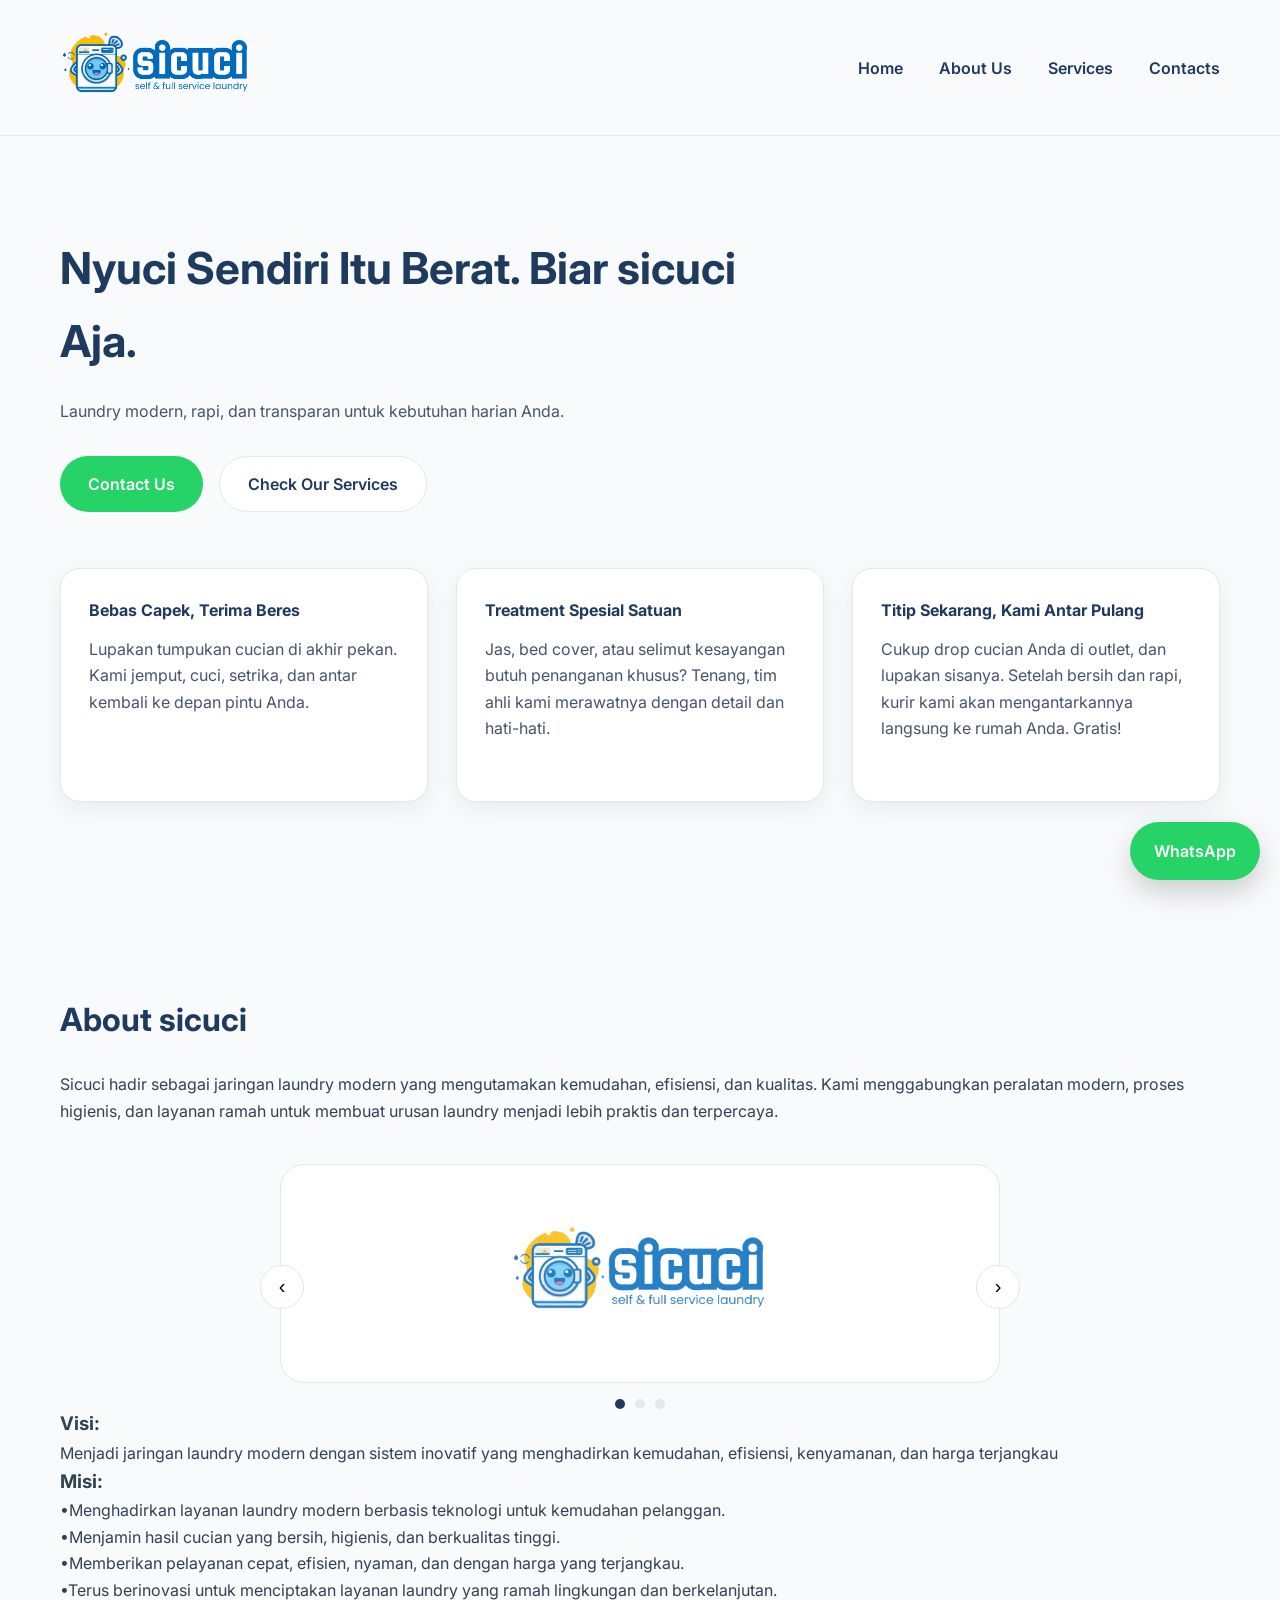
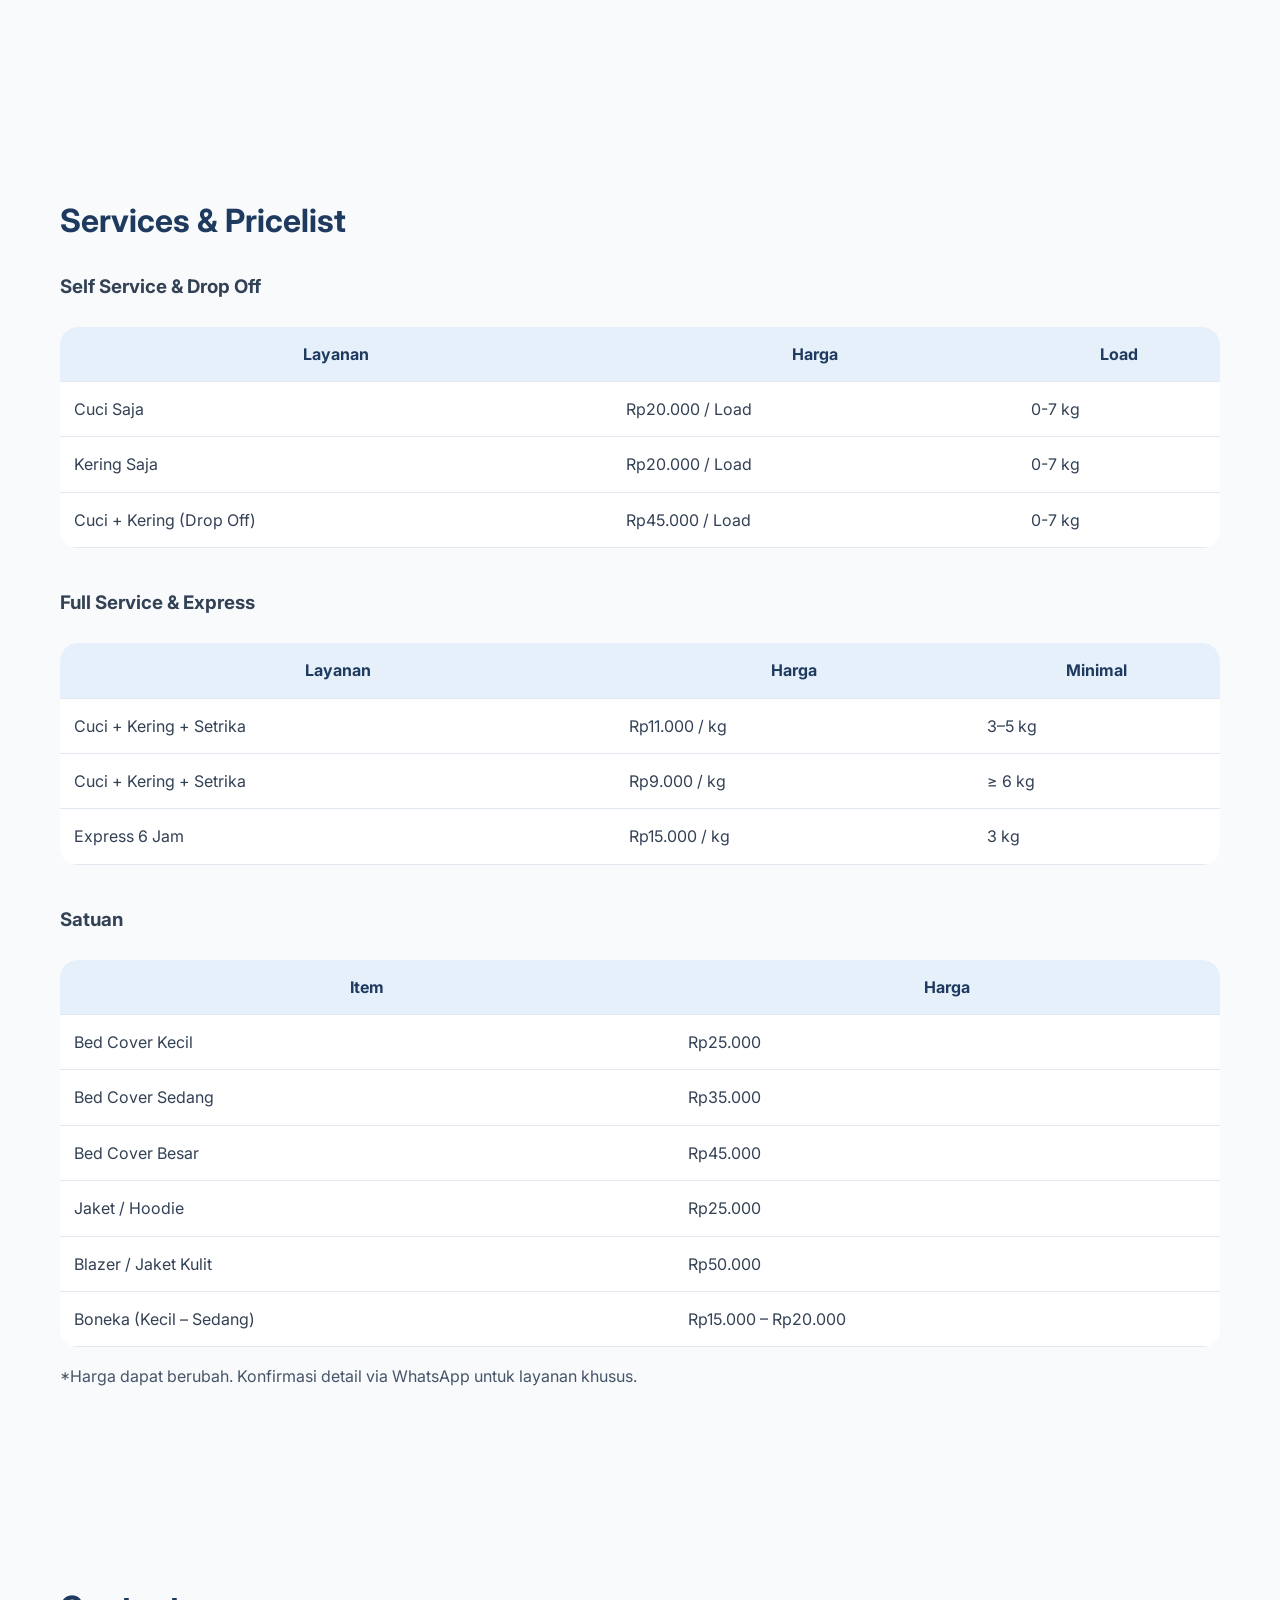
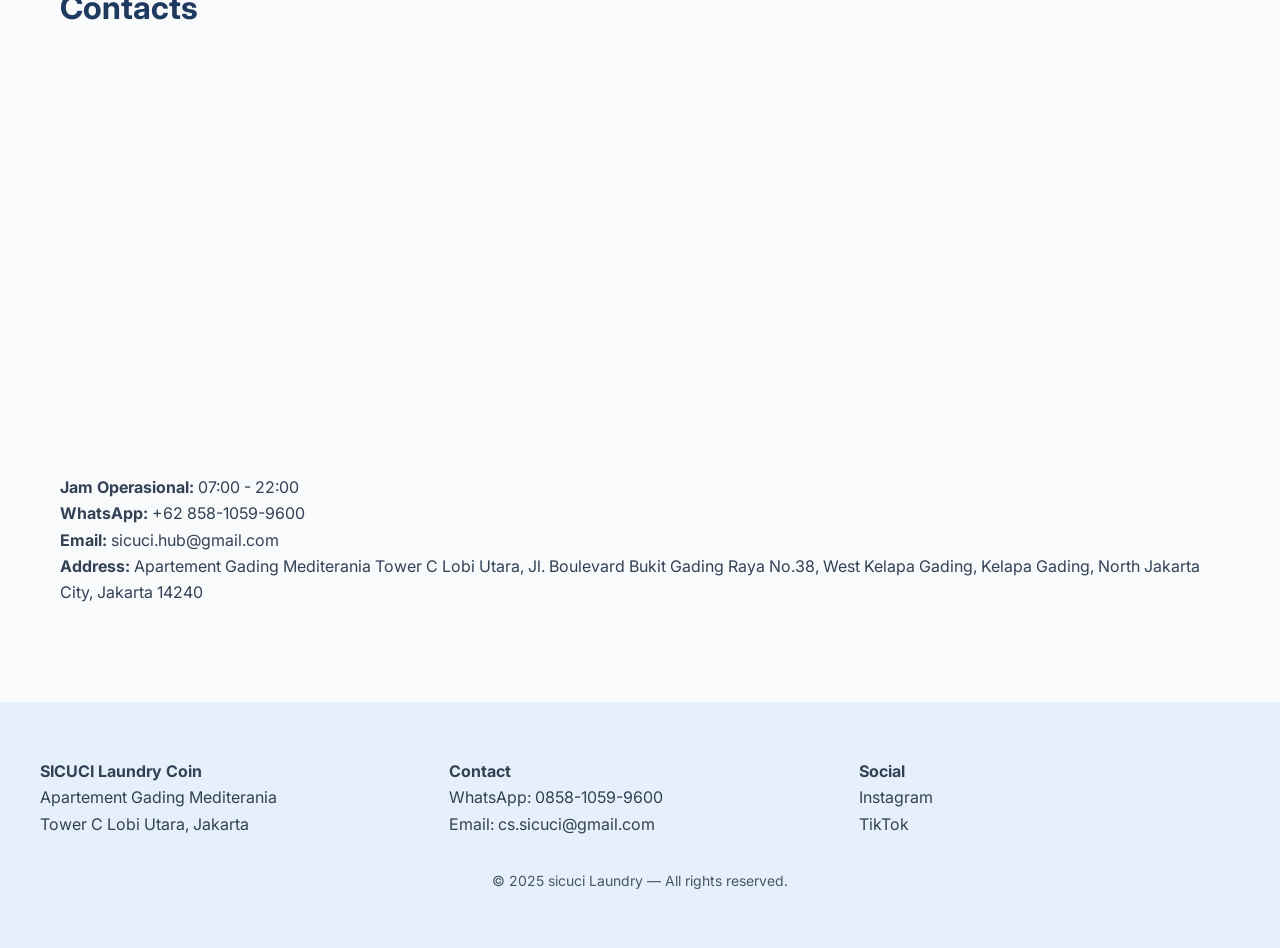
==== aa.html @ 0eccef3f "Rename aa to aa.html" ====
<!DOCTYPE html>
<html lang="id">
<head>
<meta charset="UTF-8">
<meta name="viewport" content="width=device-width, initial-scale=1.0">
<title>sicuci laundry</title>

<link rel="preconnect" href="https://fonts.googleapis.com">
<link rel="preconnect" href="https://fonts.gstatic.com" crossorigin>
<link href="https://fonts.googleapis.com/css2?family=Inter:wght@400;600;700&display=swap" rel="stylesheet">

<style>
:root{
  --bg:#F8FAFC;
  --primary:#1F3A5F;
  --secondary:#E6F0FA;
  --cta:#25D366;
  --text:#334155;
  --muted:#475569;
  --divider:#E2E8F0;
}

*{margin:0;padding:0;box-sizing:border-box}
html{scroll-behavior:smooth}
body{
  font-family:Inter,sans-serif;
  background:var(--bg);
  color:var(--text);
  line-height:1.65;
}

a{text-decoration:none;color:inherit}

/* ================= HEADER ================= */
header{
  position:sticky;
  top:0;
  background:rgba(248,250,252,.9);
  backdrop-filter:blur(6px);
  border-bottom:1px solid var(--divider);
  z-index:1000;
}

.nav{
  max-width:1200px;
  margin:auto;
  padding:16px 20px;
  display:flex;
  align-items:center;
  justify-content:space-between;
}

.logo img{height:96px}

.nav ul{
  list-style:none;
  display:flex;
  gap:36px;
  font-weight:600;
  color:var(--primary);
}

.nav ul li a{
  position:relative;
  padding-bottom:4px;
}

.nav ul li a::after{
  content:'';
  position:absolute;
  left:0;
  bottom:0;
  width:0;
  height:2px;
  background:var(--primary);
  transition:.2s ease;
}

.nav ul li a:hover::after{width:100%}

.menu-toggle{display:none;font-size:26px;cursor:pointer}

/* ================= MOBILE MENU ================= */
.mobile-menu{
  display:none;
  position:absolute;
  top:120px;
  right:20px;
  background:#fff;
  border-radius:18px;
  padding:20px;
  box-shadow:0 20px 48px rgba(0,0,0,.18);
}

.mobile-menu a{
  display:block;
  padding:14px 8px;
  font-weight:600;
  color:var(--primary);
}

/* ================= SECTIONS ================= */
section{
  max-width:1200px;
  margin:auto;
  padding:96px 20px;
}

section h2{
  color:var(--primary);
  font-size:32px;
  margin-bottom:24px;
}

/* ================= HERO ================= */
.hero h1{
  font-size:44px;
  font-weight:700;
  color:var(--primary);
  max-width:720px;
  margin-bottom:20px;
}

.hero p{
  max-width:560px;
  color:var(--muted);
  margin-bottom:32px;
}

/* ================= BUTTON ================= */
.btn{
  display:inline-flex;
  align-items:center;
  background:var(--cta);
  color:#fff;
  padding:14px 28px;
  border-radius:999px;
  font-weight:600;
  transition:.15s ease;
}

.btn.secondary{
  background:#fff;
  color:var(--primary);
  border:1px solid var(--divider);
}

.btn:hover{
  transform:translateY(-1px);
  box-shadow:0 12px 26px rgba(0,0,0,.18);
}

/* ================= CARDS ================= */
.cards{
  display:grid;
  grid-template-columns:repeat(auto-fit,minmax(260px,1fr));
  gap:28px;
  margin-top:56px;
}

.card{
  background:#fff;
  padding:28px;
  border-radius:20px;
  border:1px solid var(--divider);
  box-shadow:0 8px 24px rgba(15,23,42,.06);
}

.card h4{color:var(--primary);margin-bottom:12px}

/* ================= SLIDER ================= */
.slider{
  max-width:720px;
  margin:40px auto 0;
  position:relative;
}

.slide{
  display:none;
  background:#fff;
  padding:40px;
  border-radius:24px;
  border:1px solid var(--divider);
  text-align:center;
}

.slide img{
  max-width:260px;
  opacity:.85;
}

.slide.active{display:block}

.slider-btn{
  position:absolute;
  top:50%;
  transform:translateY(-50%);
  background:#fff;
  border:1px solid var(--divider);
  border-radius:50%;
  width:44px;
  height:44px;
  cursor:pointer;
  font-size:20px;
}

.prev{left:-20px}
.next{right:-20px}

.dots{
  display:flex;
  justify-content:center;
  gap:10px;
  margin-top:16px;
}

.dot{
  width:10px;
  height:10px;
  border-radius:50%;
  background:var(--divider);
  cursor:pointer;
}

.dot.active{background:var(--primary)}

/* ================= TABLE ================= */
table{
  width:100%;
  border-collapse:collapse;
  margin-top:24px;
  background:#fff;
  border-radius:18px;
  overflow:hidden;
}

th,td{
  padding:14px;
  border-bottom:1px solid var(--divider);
}

th{
  background:var(--secondary);
  color:var(--primary);
}

/* ================= MAP ================= */
iframe{
  width:100%;
  height:360px;
  border:0;
  border-radius:24px;
  margin:24px 0;
}

/* ================= FOOTER ================= */
footer{
  background:var(--secondary);
  padding:56px 20px;
}

.footer-inner{
  max-width:1200px;
  margin:auto;
  display:grid;
  grid-template-columns:repeat(auto-fit,minmax(220px,1fr));
  gap:28px;
}

.footer-bottom{
  margin-top:32px;
  text-align:center;
  color:var(--muted);
  font-size:14px;
}

/* ================= FLOATING WA ================= */
.floating-wa{
  position:fixed;
  right:20px;
  bottom:20px;
  background:var(--cta);
  color:#fff;
  padding:16px 24px;
  border-radius:999px;
  font-weight:600;
box-shadow:0 12px 28px rgba(0,0,0,.18);
  transition:transform .15s ease,box-shadow .15s ease
}
.floating-wa:hover{transform:translateY(-2px);box-shadow:0 16px 32px rgba(0,0,0,.22)}
}

/* ================= MOBILE ================= */
@media(max-width:768px){
  .nav ul{display:none}
  .menu-toggle{display:block}
  .logo img{height:72px}
  section{padding:72px 20px}
  .prev{left:0}
  .next{right:0}
}
</style>
</head>

<body>

<header>
  <div class="nav">
    <div class="logo"><img src="LogoHeader - SICUCI.png" alt="sicuci"></div>
    <ul>
      <li><a href="#home">Home</a></li>
      <li><a href="#about">About Us</a></li>
      <li><a href="#services">Services</a></li>
      <li><a href="#contact">Contacts</a></li>
    </ul>
    <div class="menu-toggle">☰</div>
  </div>
</header>

<!-- ================= HOME ================= -->
<section id="home" class="hero">
  <h1>Nyuci Sendiri Itu Berat. Biar sicuci Aja.</h1>
  <p>Laundry modern, rapi, dan transparan untuk kebutuhan harian Anda.</p>

  <div style="display:flex;gap:16px">
    <a class="btn" href="#contact">Contact Us</a>
    <a class="btn secondary" href="#services">Check Our Services</a>
  </div>

  <div class="cards">
    <div class="card"><h4>Bebas Capek, Terima Beres</h4><p>Lupakan tumpukan cucian di akhir pekan. Kami jemput, cuci, setrika, dan antar kembali ke depan pintu Anda.</p></div>
    <div class="card"><h4>Treatment Spesial Satuan</h4><p>Jas, bed cover, atau selimut kesayangan butuh penanganan khusus? Tenang, tim ahli kami merawatnya dengan detail dan hati-hati.</p></div>
    <div class="card"><h4>Titip Sekarang, Kami Antar Pulang</h4><p>Cukup drop cucian Anda di outlet, dan lupakan sisanya. Setelah bersih dan rapi, kurir kami akan mengantarkannya langsung ke rumah Anda. Gratis!</p></div>
  </div>
</section>

<!-- ================= ABOUT ================= -->
<section id="about">
  <h2>About sicuci</h2>
  <p>Sicuci hadir sebagai jaringan laundry modern yang mengutamakan kemudahan, efisiensi, dan kualitas. Kami menggabungkan peralatan modern, proses higienis, dan layanan ramah untuk membuat urusan laundry menjadi lebih praktis dan terpercaya.</p>

  <div class="slider">
    <div class="slide active"><img src="LogoHeader - SICUCI.png"></div>
    <div class="slide"><img src="LogoHeader - SICUCI.png"></div>
    <div class="slide"><img src="LogoHeader - SICUCI.png"></div>

    <button class="slider-btn prev">‹</button>
    <button class="slider-btn next">›</button>

    <div class="dots">
      <div class="dot active"></div>
      <div class="dot"></div>
      <div class="dot"></div>
    </div>
  </div>

<h3>Visi:</h3>
<p>Menjadi jaringan laundry modern dengan sistem inovatif yang menghadirkan kemudahan, efisiensi, kenyamanan, dan harga terjangkau</p>

<h3>Misi:</h3>
<p>•Menghadirkan layanan laundry modern berbasis teknologi untuk kemudahan pelanggan.</br>
•Menjamin hasil cucian yang bersih, higienis, dan berkualitas tinggi.</br>
•Memberikan pelayanan cepat, efisien, nyaman, dan dengan harga yang terjangkau.</br>
•Terus berinovasi untuk menciptakan layanan laundry yang ramah lingkungan dan berkelanjutan.
</p>

</section>

<!-- ================= SERVICES ================= -->
<section id="services">
  <h2>Services & Pricelist</h2>

  <h3>Self Service & Drop Off</h3>
  <table>
    <tr><th>Layanan</th><th>Harga</th><th>Load</th></tr>
    <tr><td>Cuci Saja</td><td>Rp20.000 / Load</td><td>0-7 kg</td></tr>
    <tr><td>Kering Saja</td><td>Rp20.000 / Load</td><td>0-7 kg</td></tr>
    <tr><td>Cuci + Kering (Drop Off)</td><td>Rp45.000 / Load</td><td>0-7 kg</td></tr>
  </table>

  <h3 style="margin-top:40px">Full Service & Express</h3>
  <table>
    <tr><th>Layanan</th><th>Harga</th><th>Minimal</th></tr>
    <tr><td>Cuci + Kering + Setrika</td><td>Rp11.000 / kg</td><td>3–5 kg</td></tr>
    <tr><td>Cuci + Kering + Setrika</td><td>Rp9.000 / kg</td><td>≥ 6 kg</td></tr>
    <tr><td>Express 6 Jam</td><td>Rp15.000 / kg</td><td>3 kg</td></tr>
  </table>

  <h3 style="margin-top:40px">Satuan</h3>
  <table>
    <tr><th>Item</th><th>Harga</th></tr>
    <tr><td>Bed Cover Kecil</td><td>Rp25.000</td></tr>
    <tr><td>Bed Cover Sedang</td><td>Rp35.000</td></tr>
    <tr><td>Bed Cover Besar</td><td>Rp45.000</td></tr>
    <tr><td>Jaket / Hoodie</td><td>Rp25.000</td></tr>
    <tr><td>Blazer / Jaket Kulit</td><td>Rp50.000</td></tr>
    <tr><td>Boneka (Kecil – Sedang)</td><td>Rp15.000 – Rp20.000</td></tr>
  </table>

  <p style="margin-top:16px;color:var(--muted)">
    *Harga dapat berubah. Konfirmasi detail via WhatsApp untuk layanan khusus.
  </p>
</section>

<!-- ================= CONTACT ================= -->
<section id="contact">
  <h2>Contacts</h2>

  <iframe 
    src="https://www.google.com/maps?q=-6.1618452,106.8934643&output=embed"
    loading="lazy">
  </iframe>

  <p><strong>Jam Operasional:</strong> 07:00 - 22:00</p>
<p><strong>WhatsApp:</strong> +62 858-1059-9600</p>
  <p><strong>Email:</strong> sicuci.hub@gmail.com</p>
  <p><strong>Address:</strong> Apartement Gading Mediterania Tower C Lobi Utara, Jl. Boulevard Bukit Gading Raya No.38, West Kelapa Gading, Kelapa Gading, North Jakarta City, Jakarta 14240</p>
</section>

<footer>
<div class="footer-inner">
    <div>
      <strong>SICUCI Laundry Coin</strong><br>
      Apartement Gading Mediterania<br>
      Tower C Lobi Utara, Jakarta
    </div>
    <div>
      <strong>Contact</strong><br>
      WhatsApp: 0858-1059-9600<br>
      Email: cs.sicuci@gmail.com
    </div>
    <div>
      <strong>Social</strong><br>
      <a href="https://www.instagram.com/sicuci.hub/">Instagram</a><br>
      <a href="https://www.tiktok.com/@sicuci.hub">TikTok</a>
    </div>
  </div>
  <div class="footer-bottom">
    © 2025 sicuci Laundry — All rights reserved.
  </div>
</footer>

<a class="floating-wa" href="https://wa.me/6285810599600">WhatsApp</a>

<script>
const slides=document.querySelectorAll('.slide');
const dots=document.querySelectorAll('.dot');
let index=0;

function showSlide(i){
  slides.forEach(s=>s.classList.remove('active'));
  dots.forEach(d=>d.classList.remove('active'));
  slides[i].classList.add('active');
  dots[i].classList.add('active');
  index=i;
}

document.querySelector('.next').onclick=()=>showSlide((index+1)%slides.length);
document.querySelector('.prev').onclick=()=>showSlide((index-1+slides.length)%slides.length);
dots.forEach((d,i)=>d.onclick=()=>showSlide(i));
setInterval(()=>showSlide((index+1)%slides.length),5000);
</script>

</body>
</html>
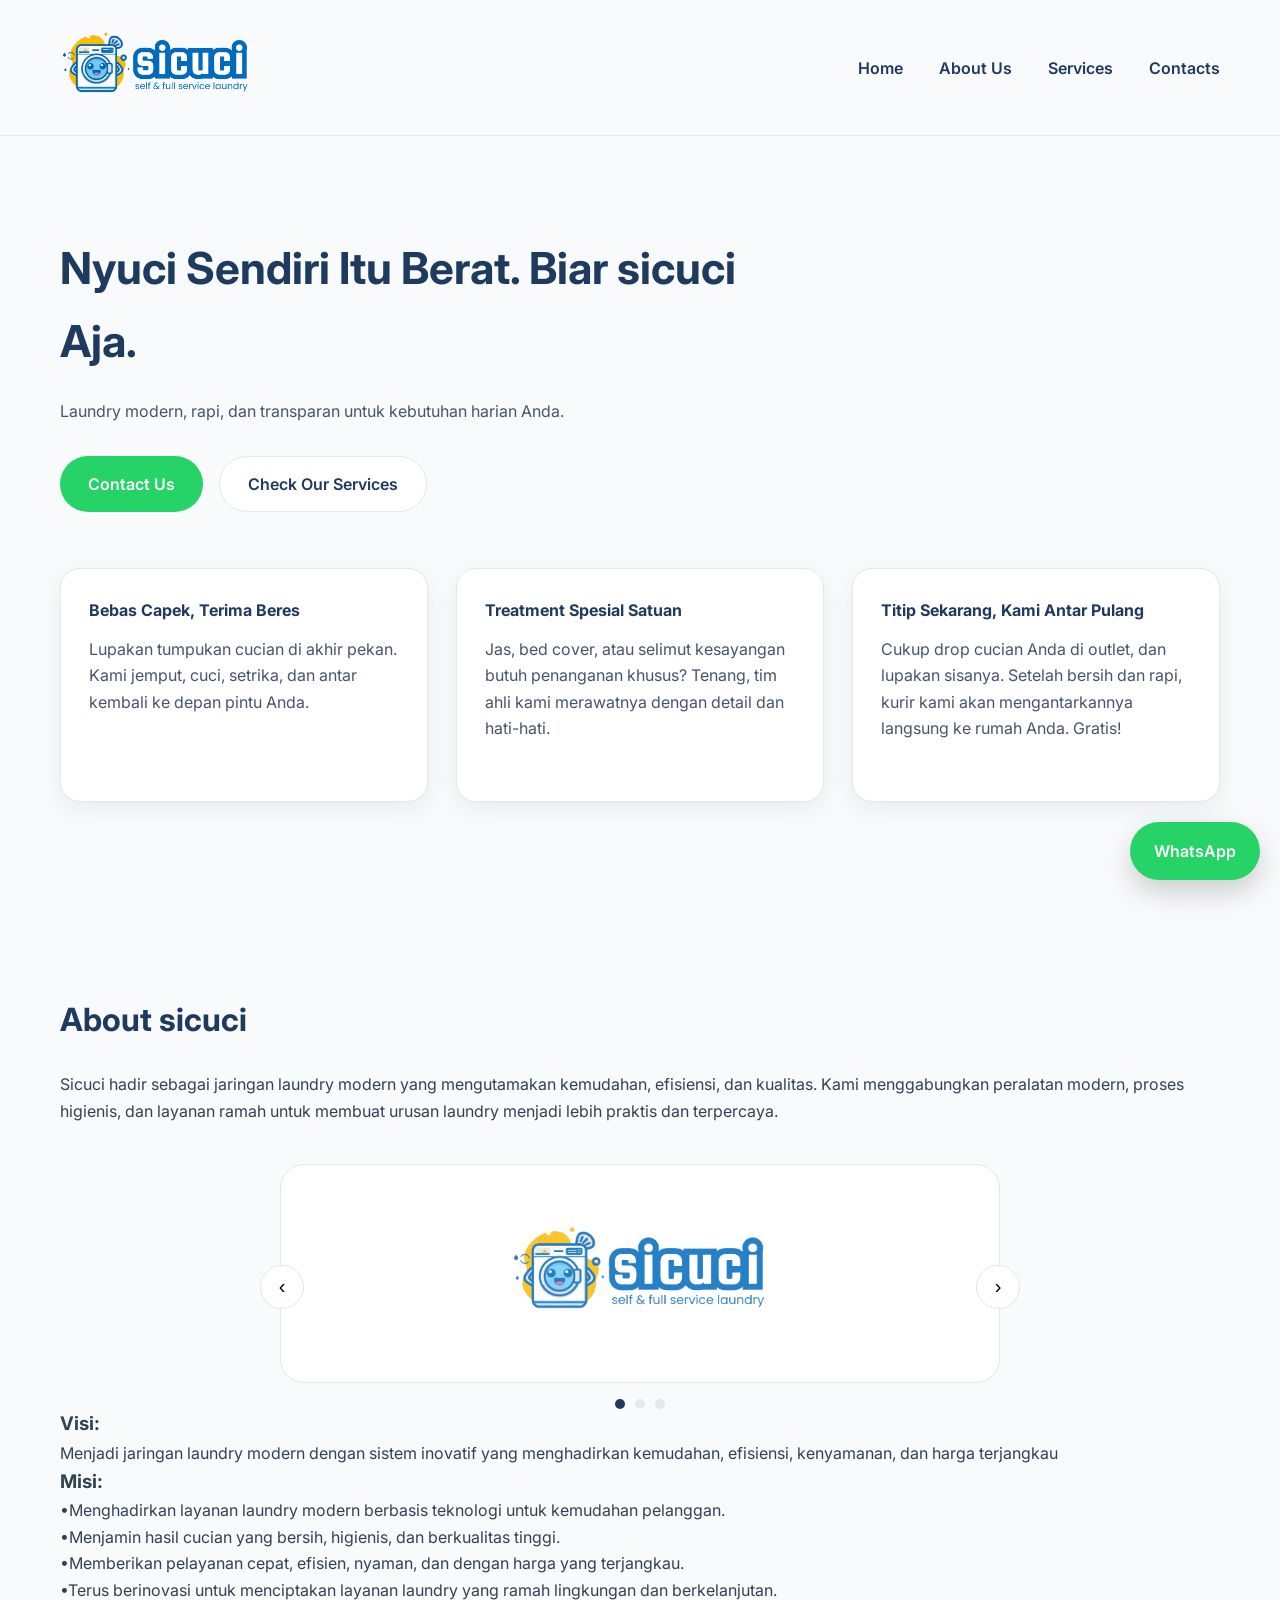
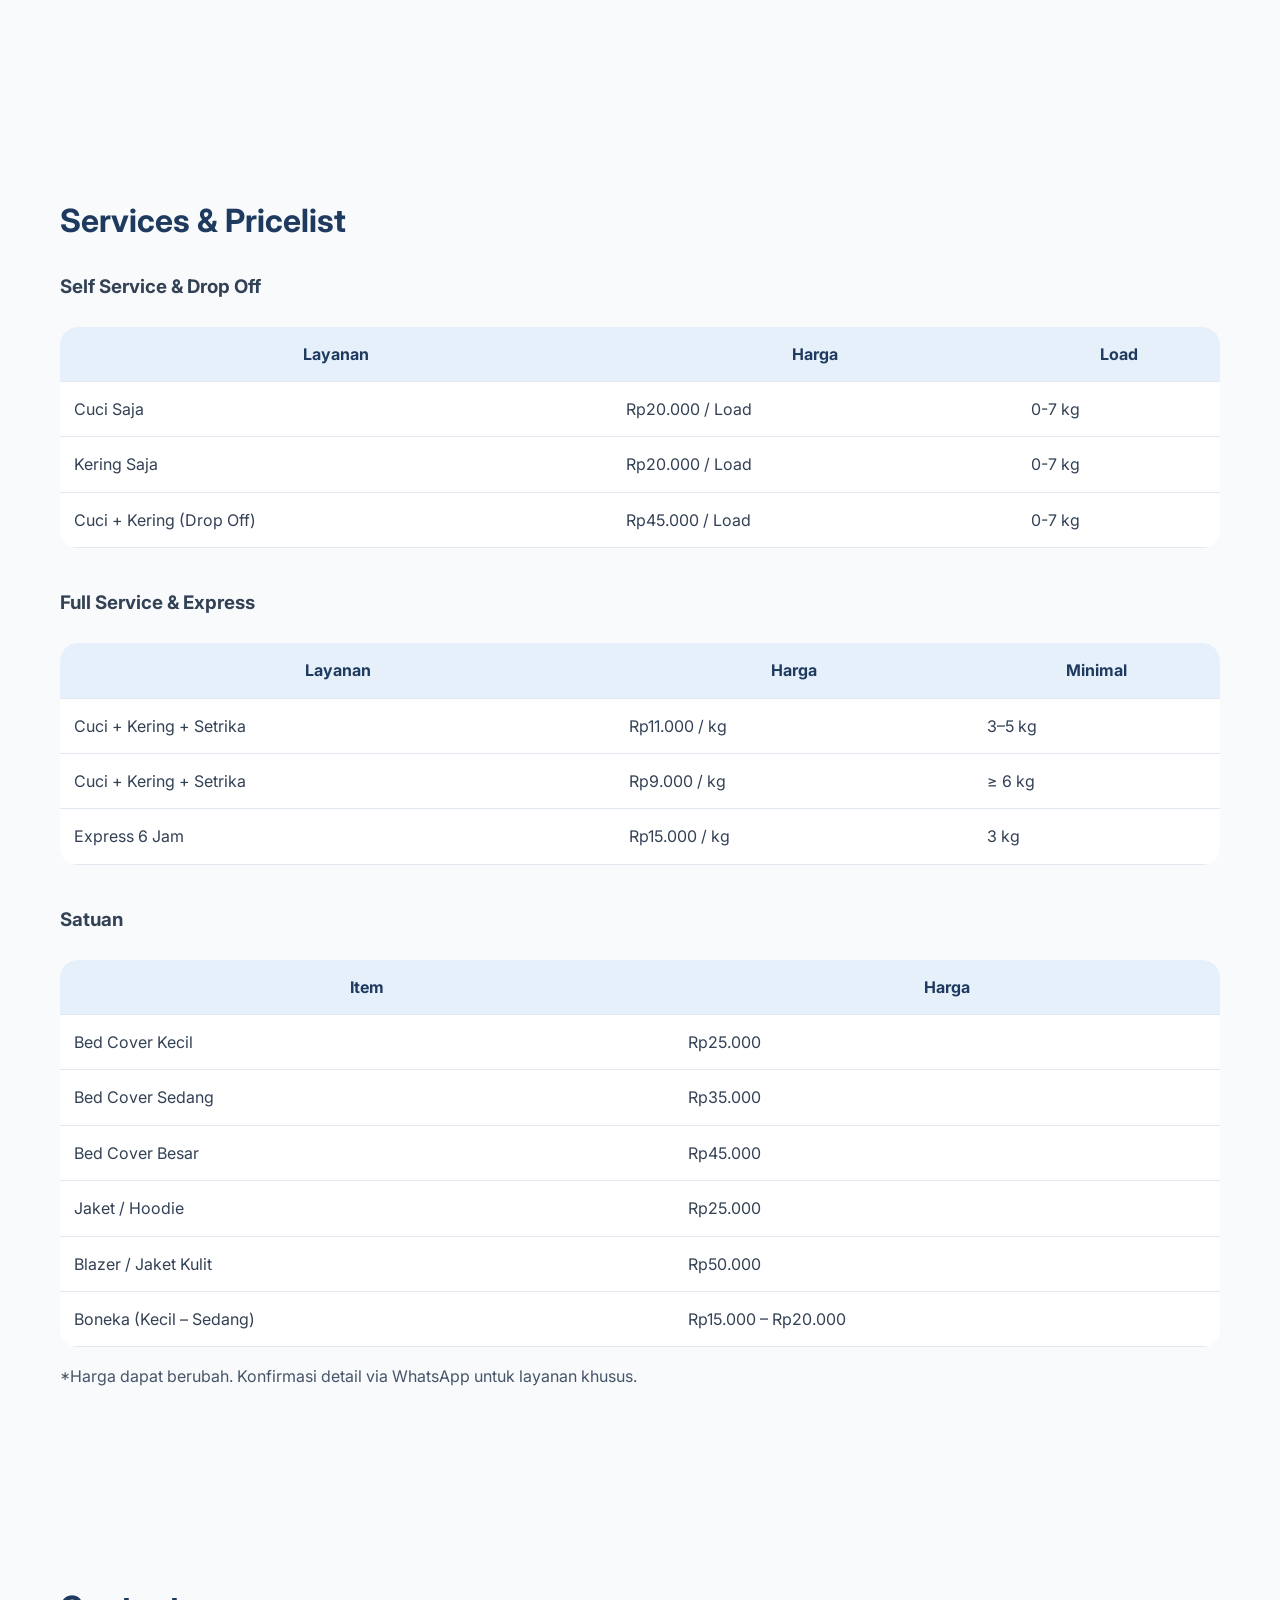
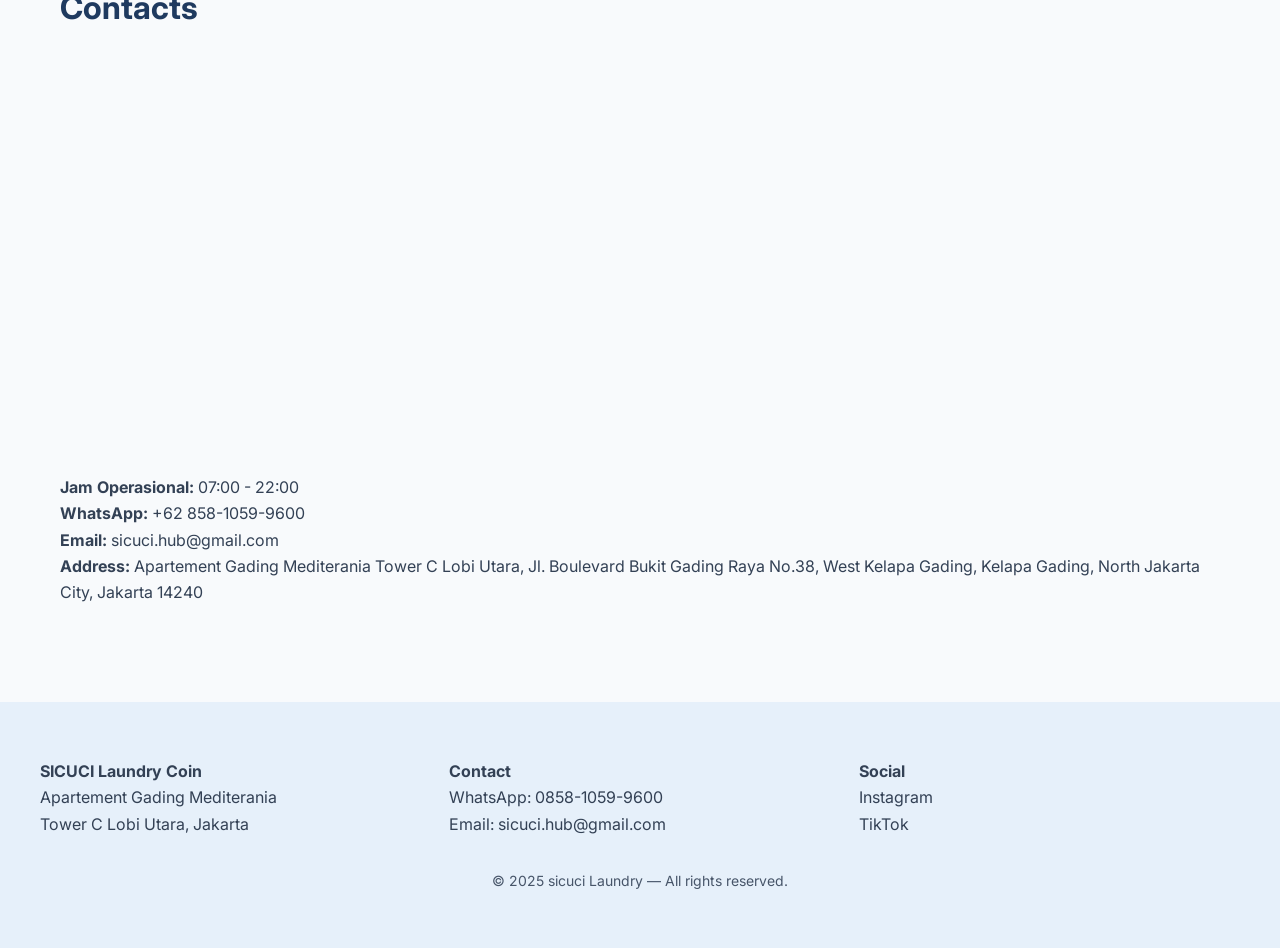
==== commit 138687b5: "Update aa.html" ====
--- a/aa.html
+++ b/aa.html
@@ -427,7 +427,7 @@
     <div>
       <strong>Contact</strong><br>
       WhatsApp: 0858-1059-9600<br>
-      Email: cs.sicuci@gmail.com
+      Email: sicuci.hub@gmail.com
     </div>
     <div>
       <strong>Social</strong><br>
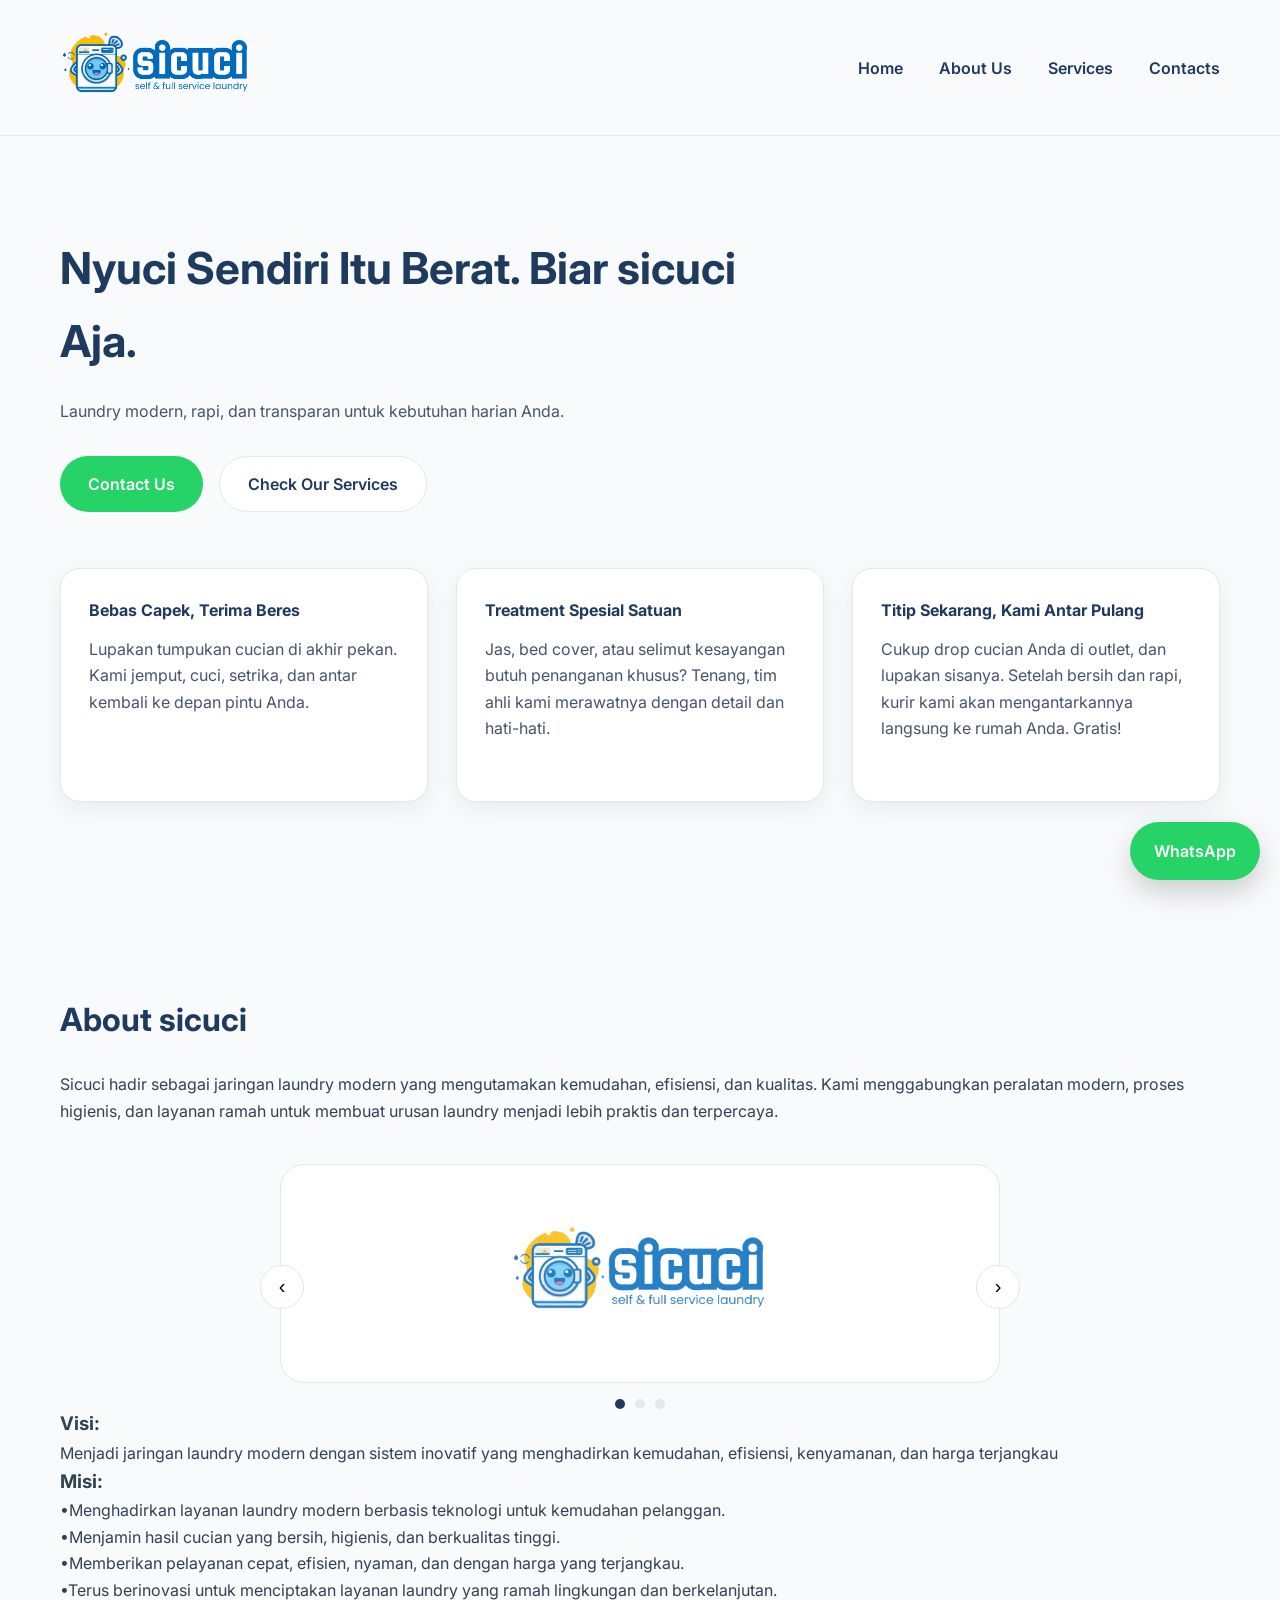
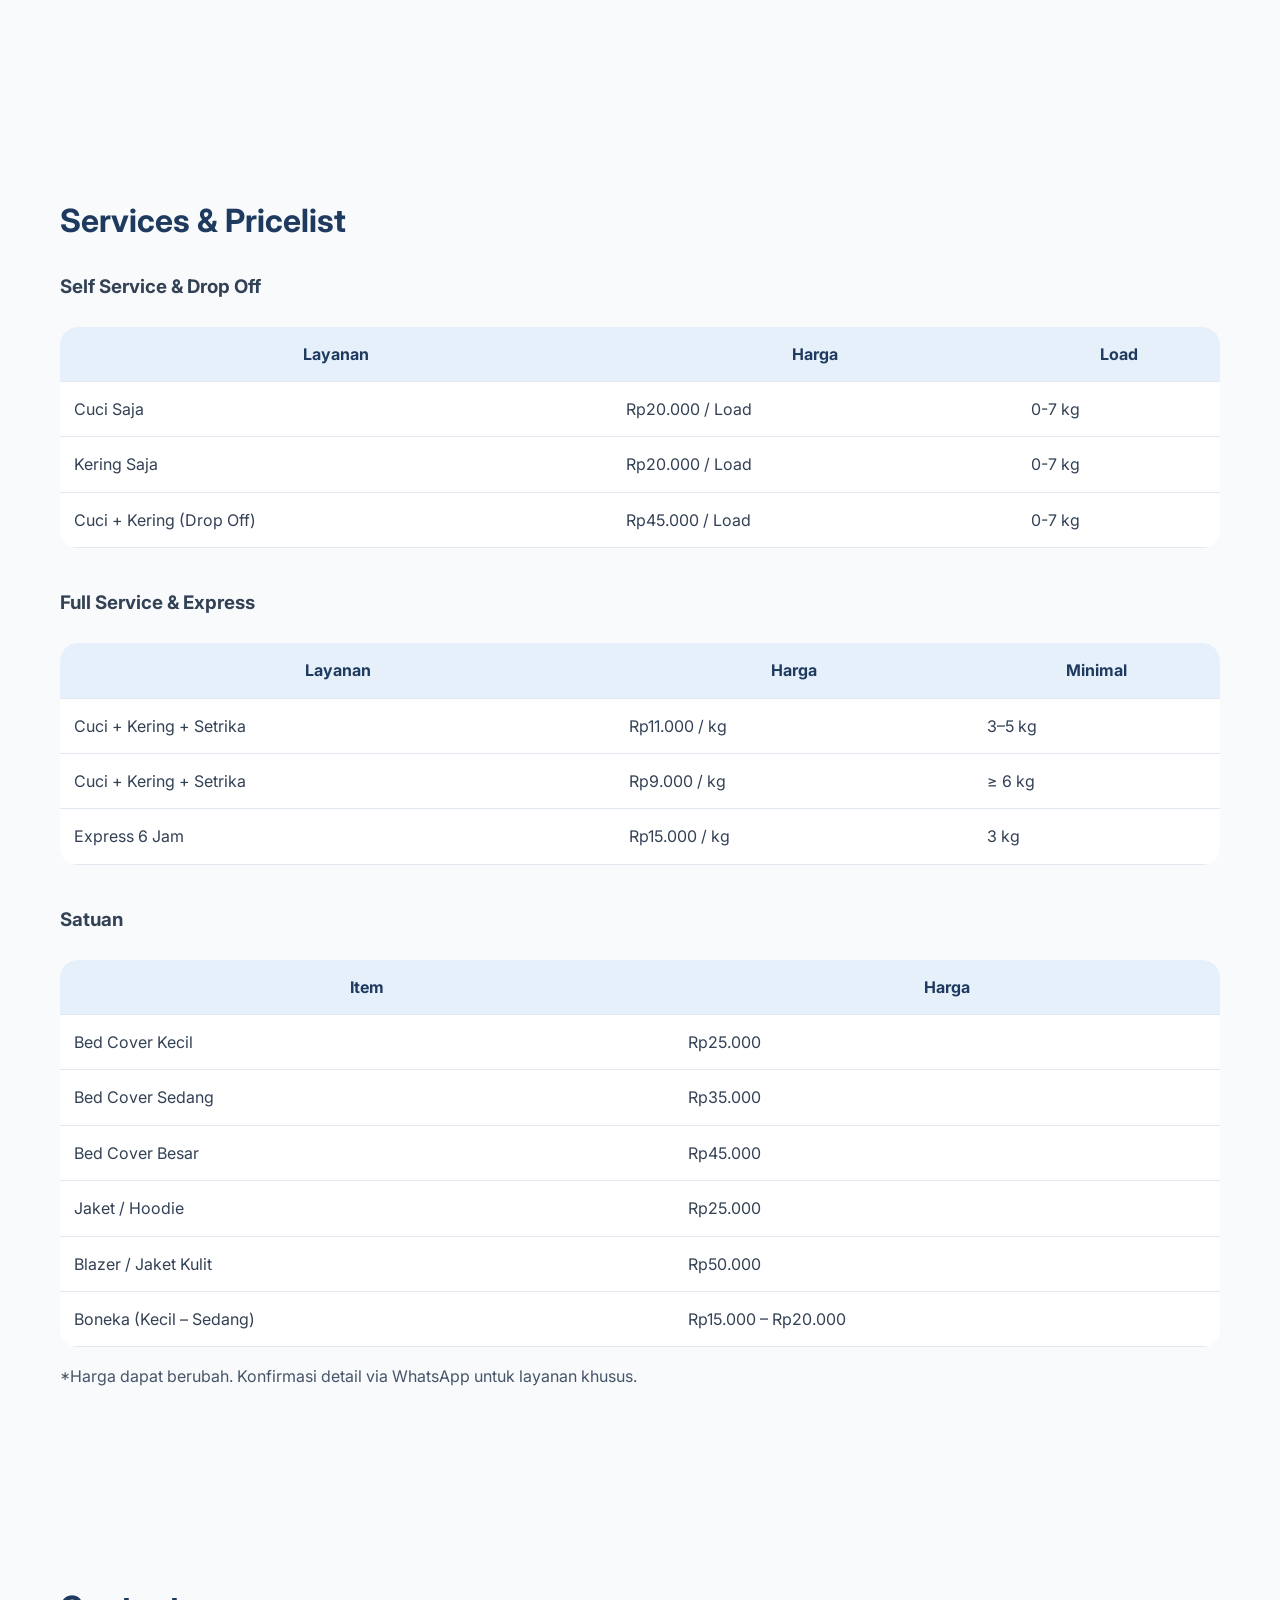
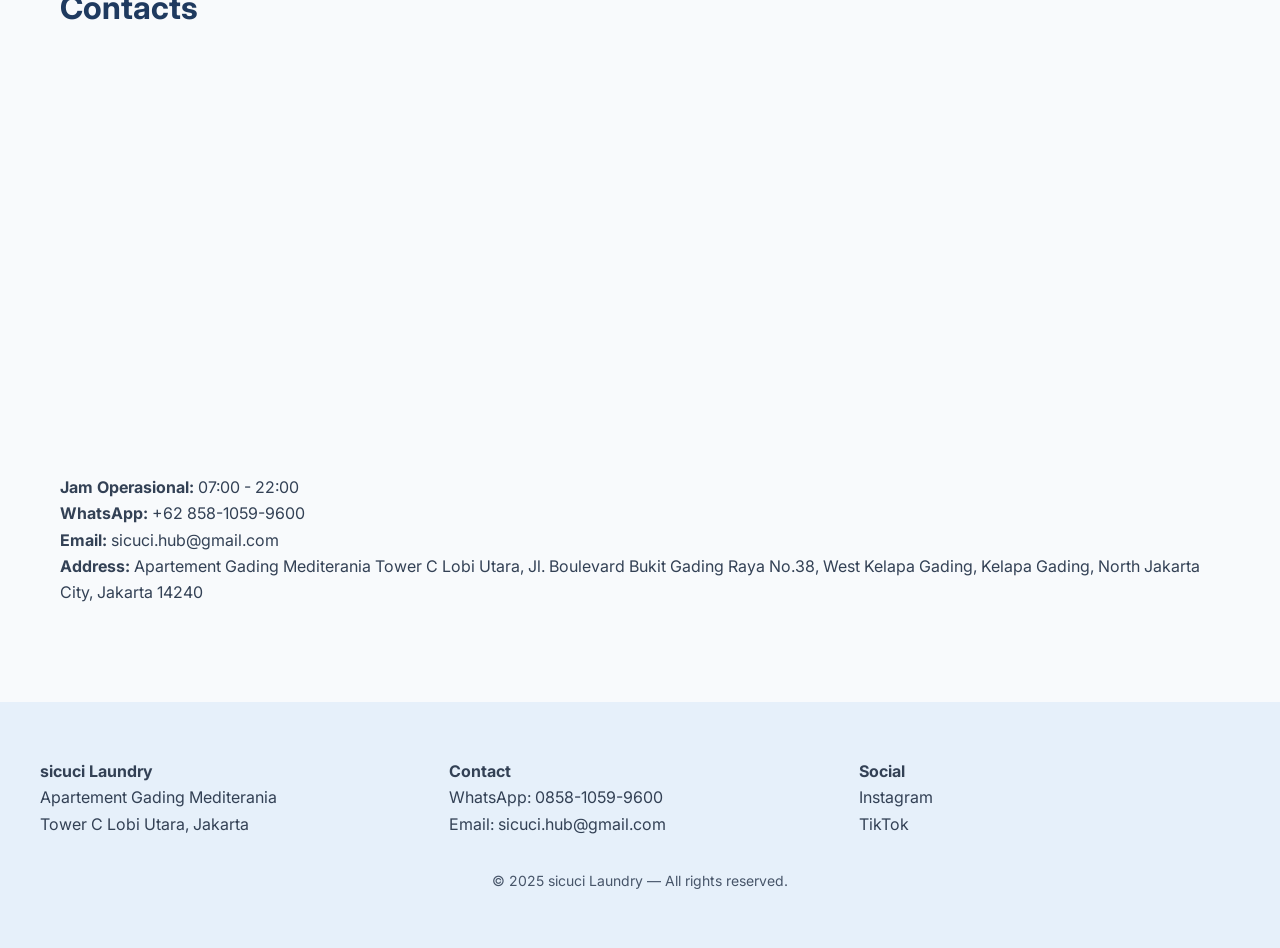
==== commit 6b1e555d: "Update aa.html" ====
--- a/aa.html
+++ b/aa.html
@@ -420,7 +420,7 @@
 <footer>
 <div class="footer-inner">
     <div>
-      <strong>SICUCI Laundry Coin</strong><br>
+      <strong>sicuci Laundry</strong><br>
       Apartement Gading Mediterania<br>
       Tower C Lobi Utara, Jakarta
     </div>
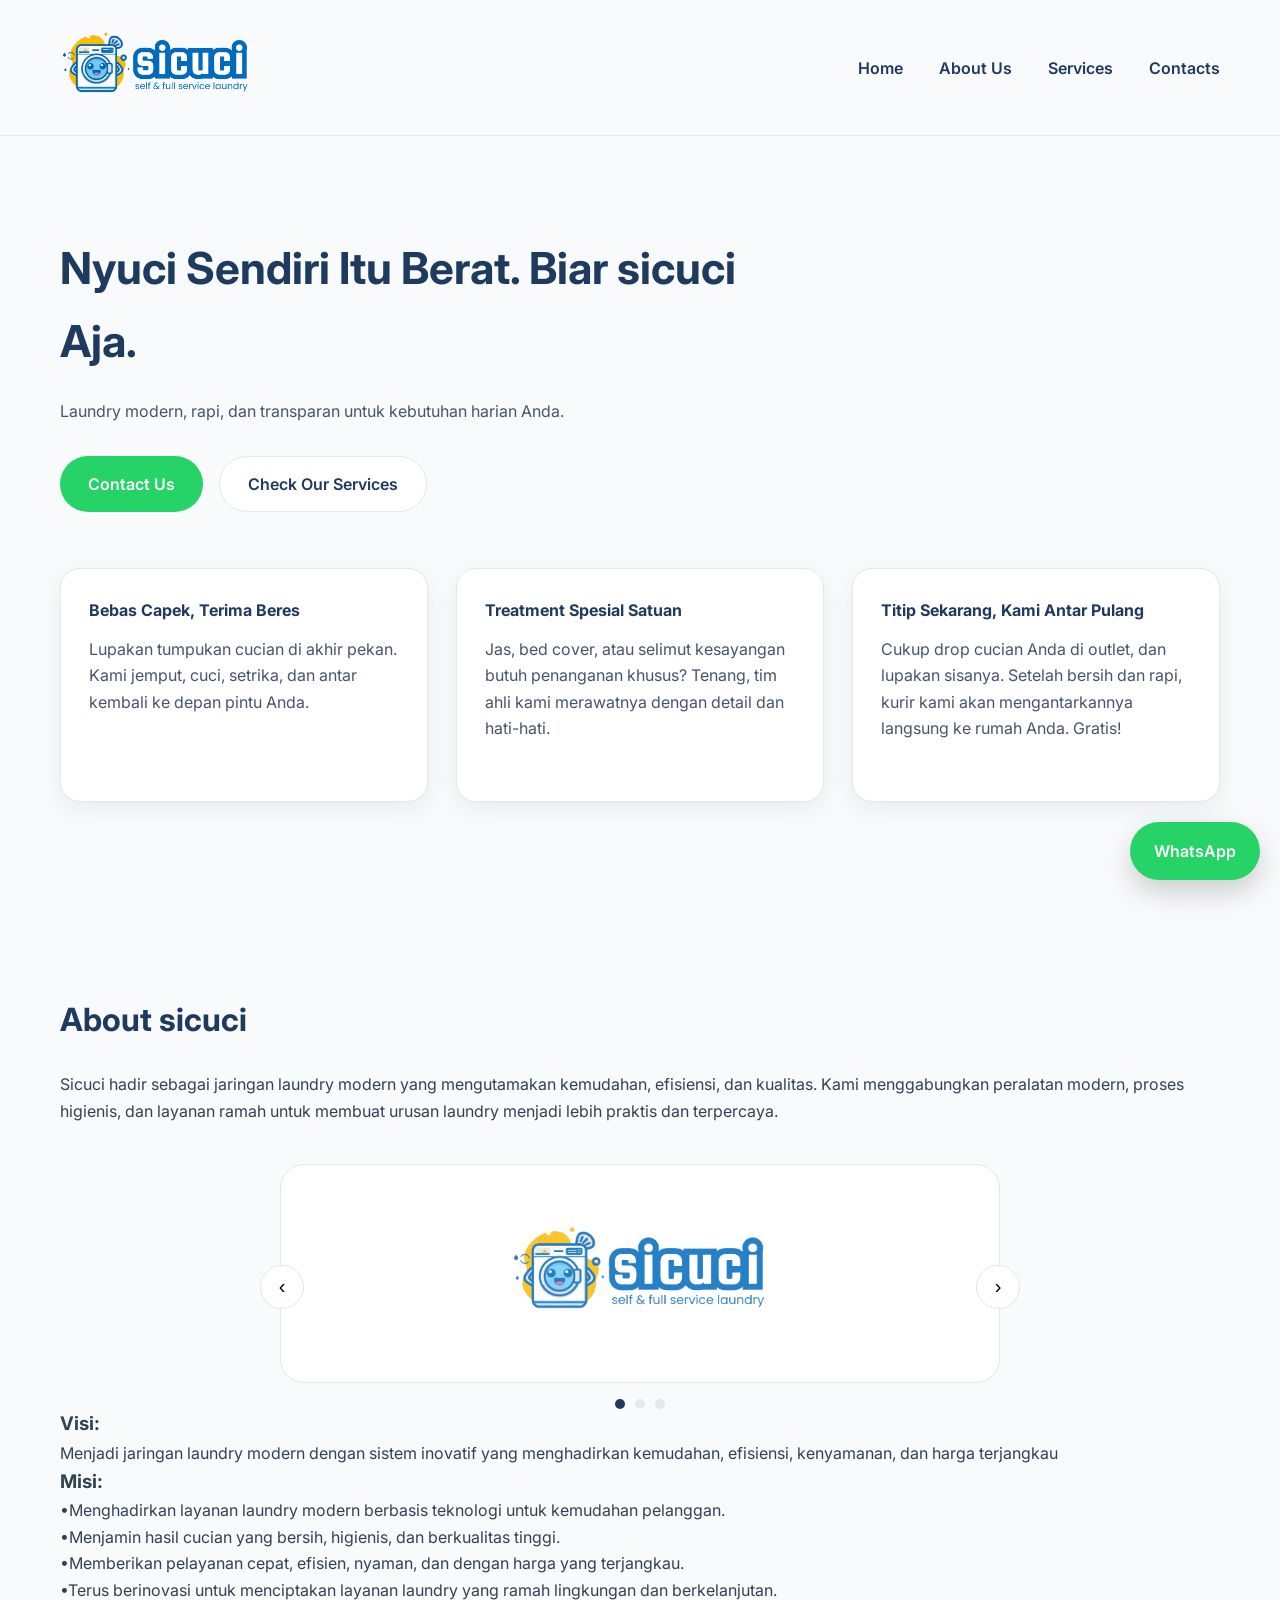
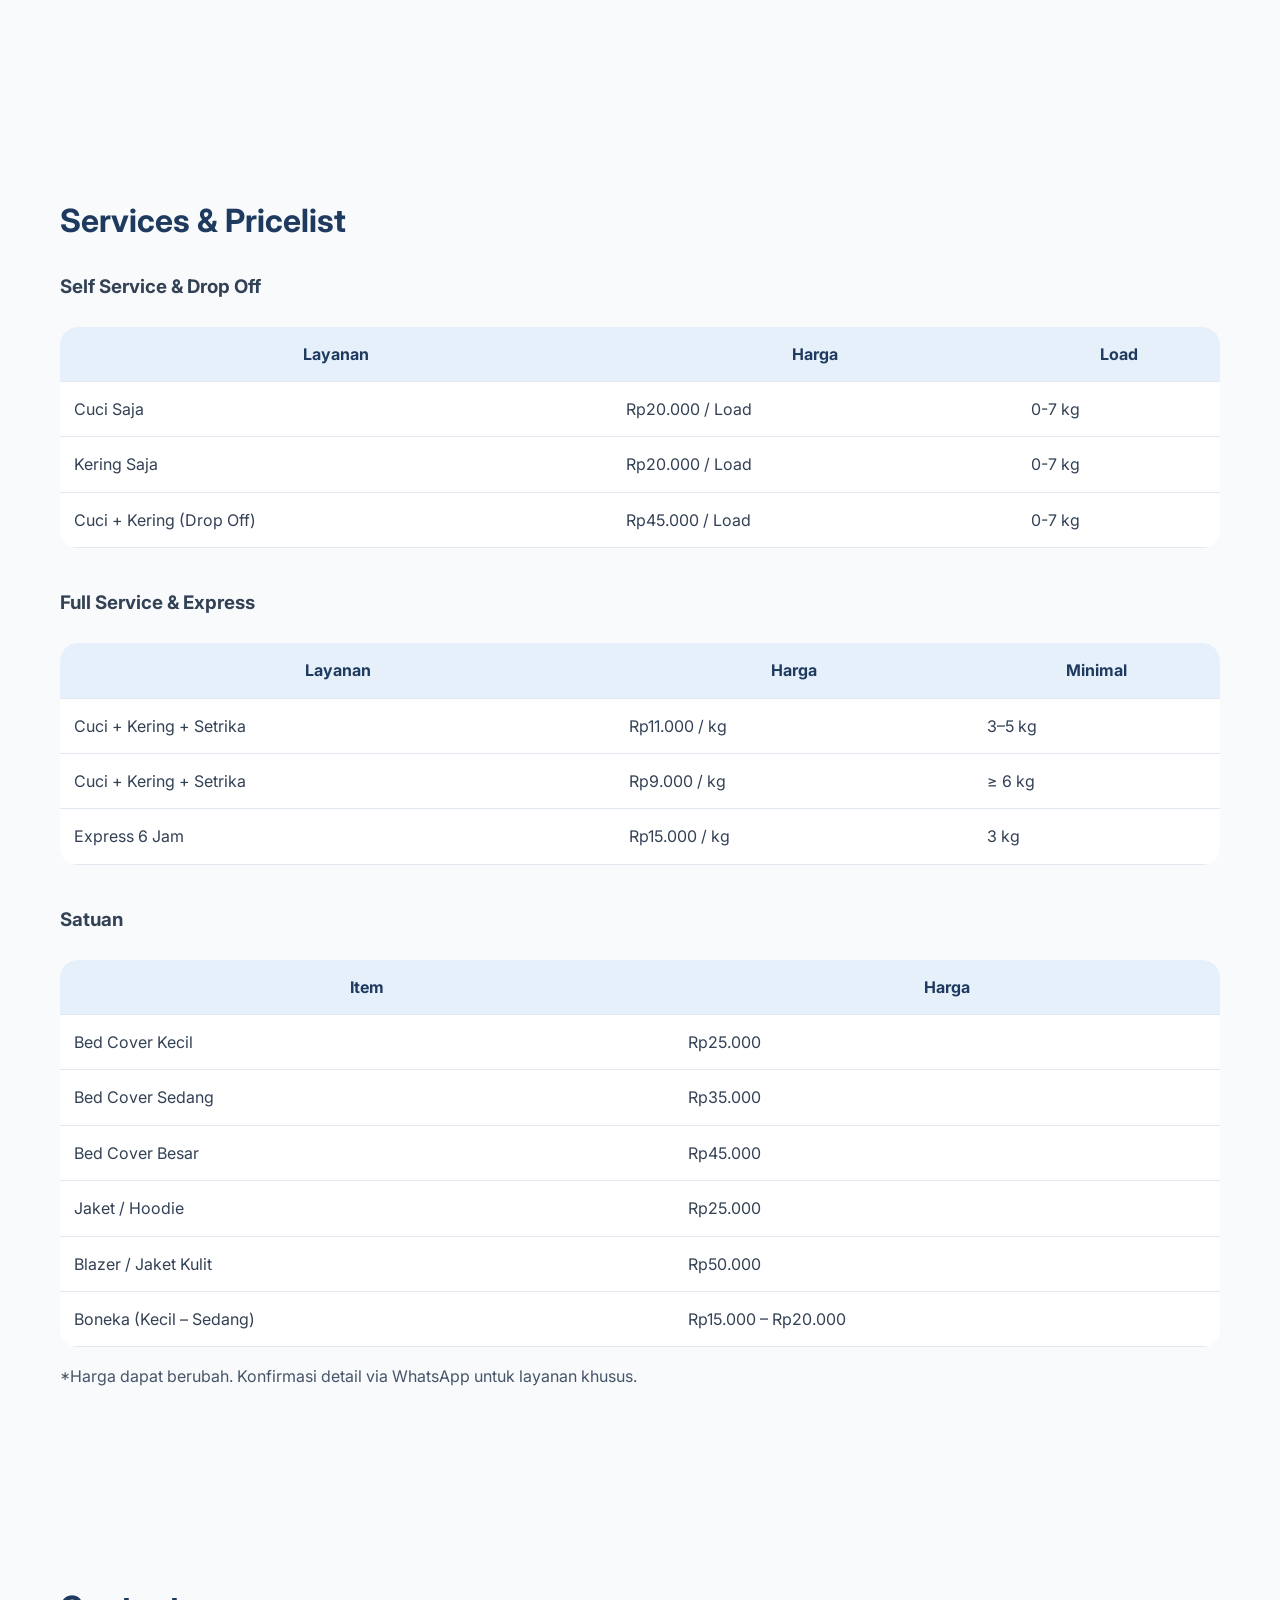
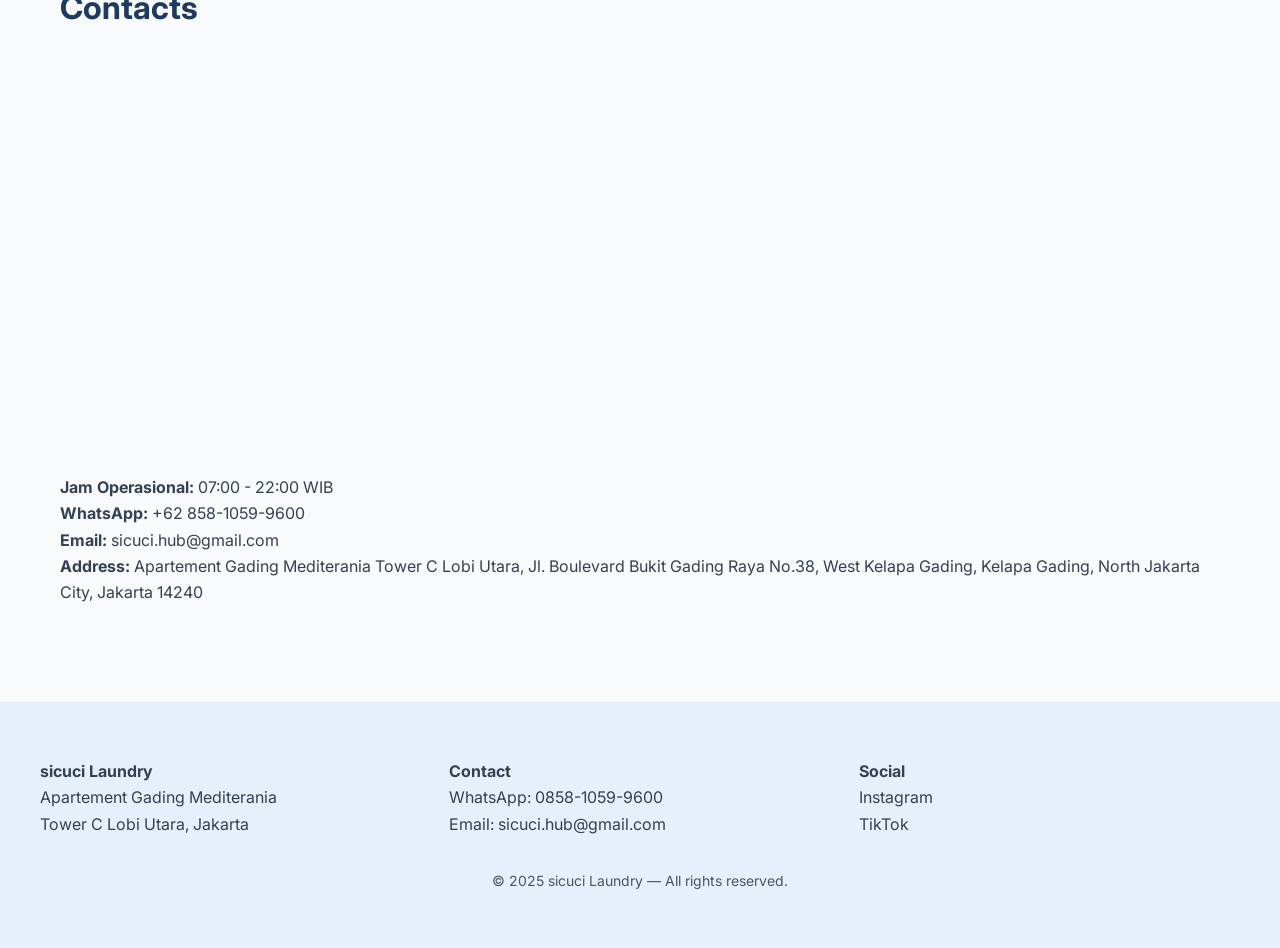
==== commit 37c5ae51: "Update aa.html" ====
--- a/aa.html
+++ b/aa.html
@@ -3,7 +3,7 @@
 <head>
 <meta charset="UTF-8">
 <meta name="viewport" content="width=device-width, initial-scale=1.0">
-<title>sicuci laundry</title>
+<title>sicuci Laundry</title>
 
 <link rel="preconnect" href="https://fonts.googleapis.com">
 <link rel="preconnect" href="https://fonts.gstatic.com" crossorigin>
@@ -411,7 +411,7 @@
     loading="lazy">
   </iframe>
 
-  <p><strong>Jam Operasional:</strong> 07:00 - 22:00</p>
+  <p><strong>Jam Operasional:</strong> 07:00 - 22:00 WIB</p>
 <p><strong>WhatsApp:</strong> +62 858-1059-9600</p>
   <p><strong>Email:</strong> sicuci.hub@gmail.com</p>
   <p><strong>Address:</strong> Apartement Gading Mediterania Tower C Lobi Utara, Jl. Boulevard Bukit Gading Raya No.38, West Kelapa Gading, Kelapa Gading, North Jakarta City, Jakarta 14240</p>
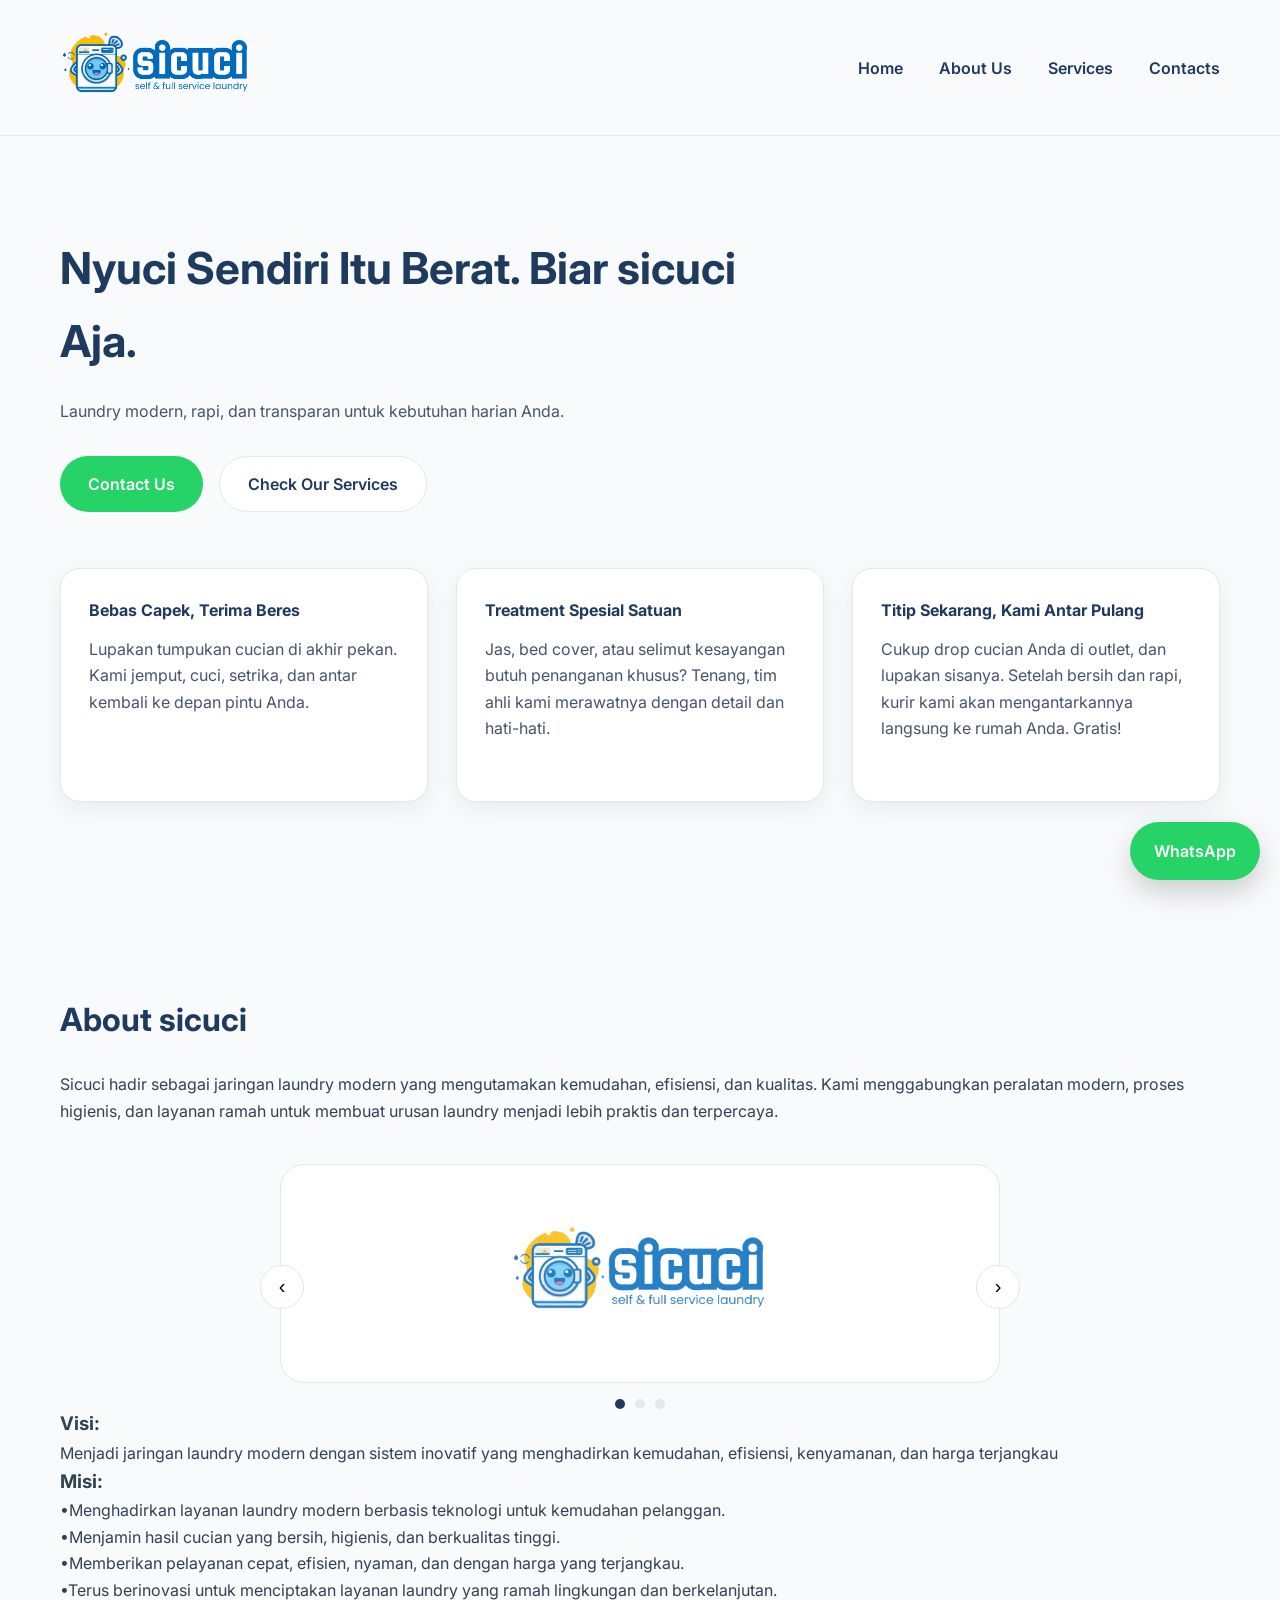
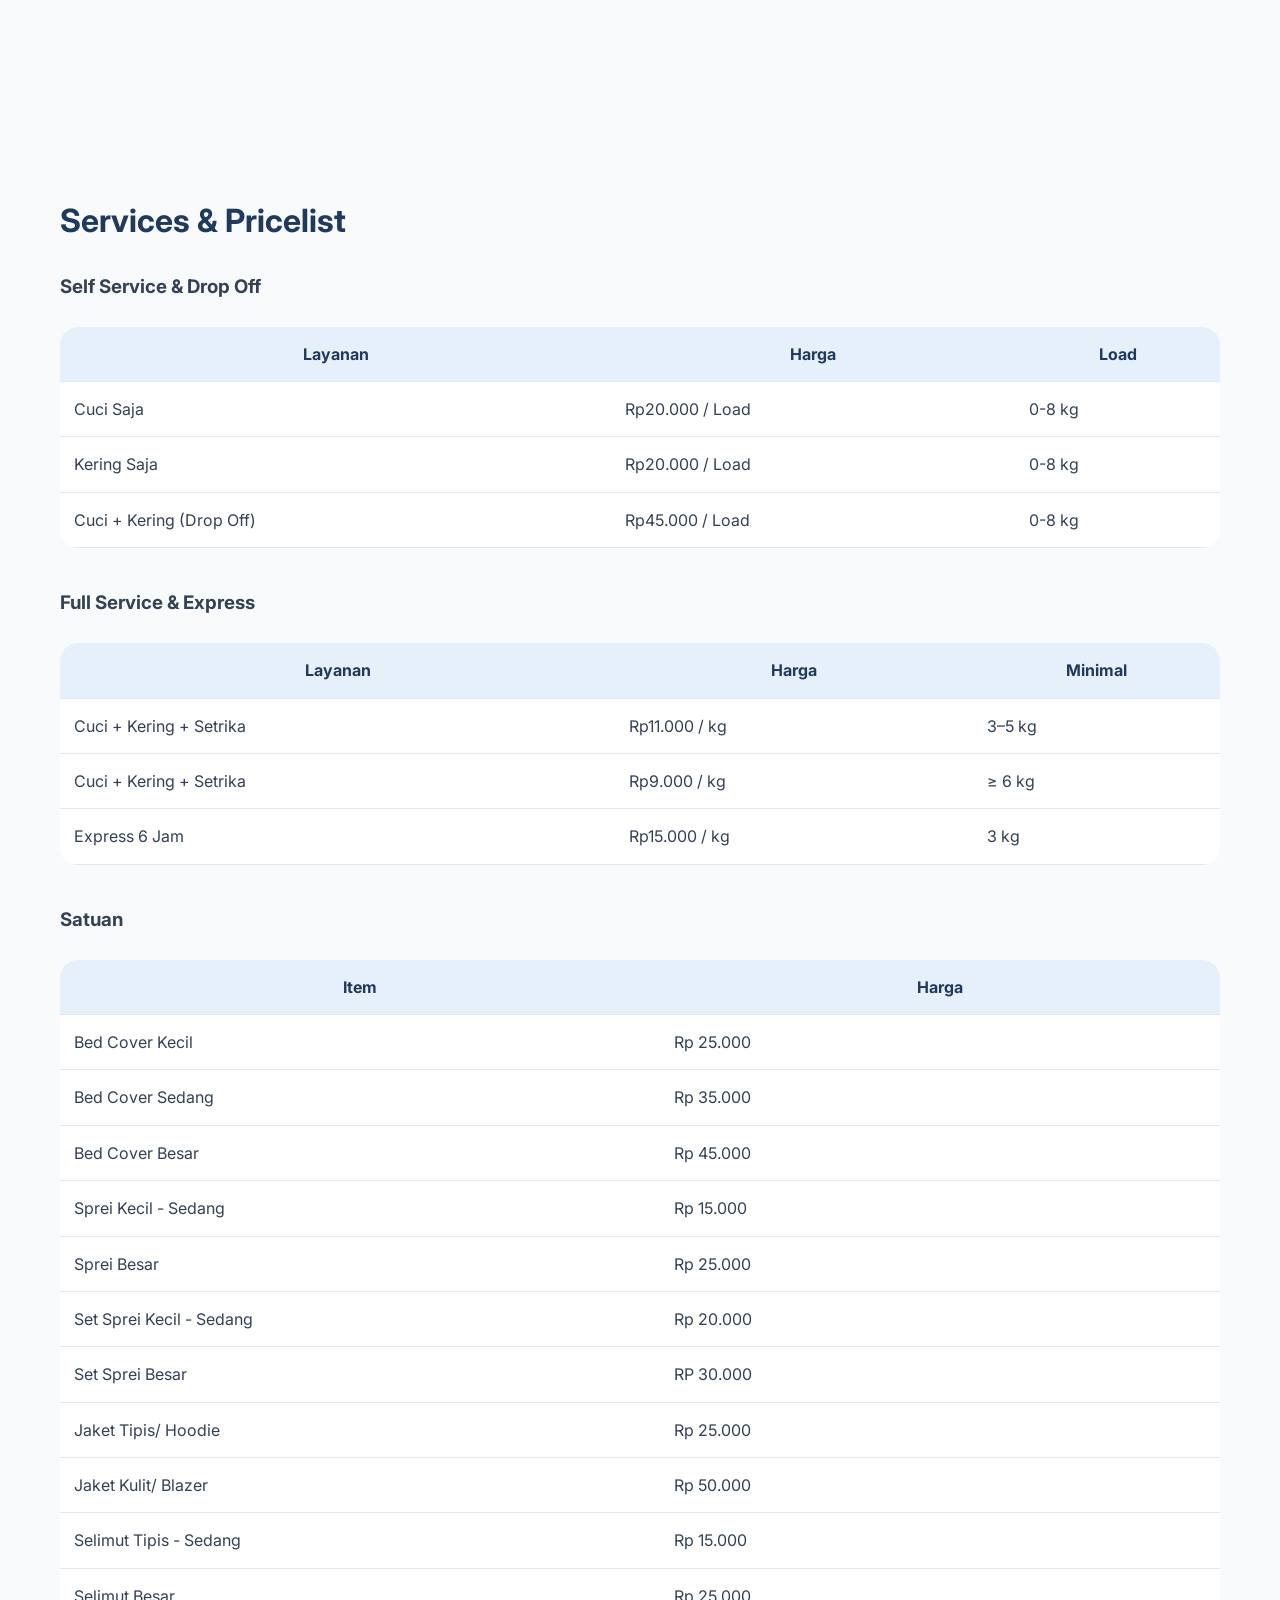
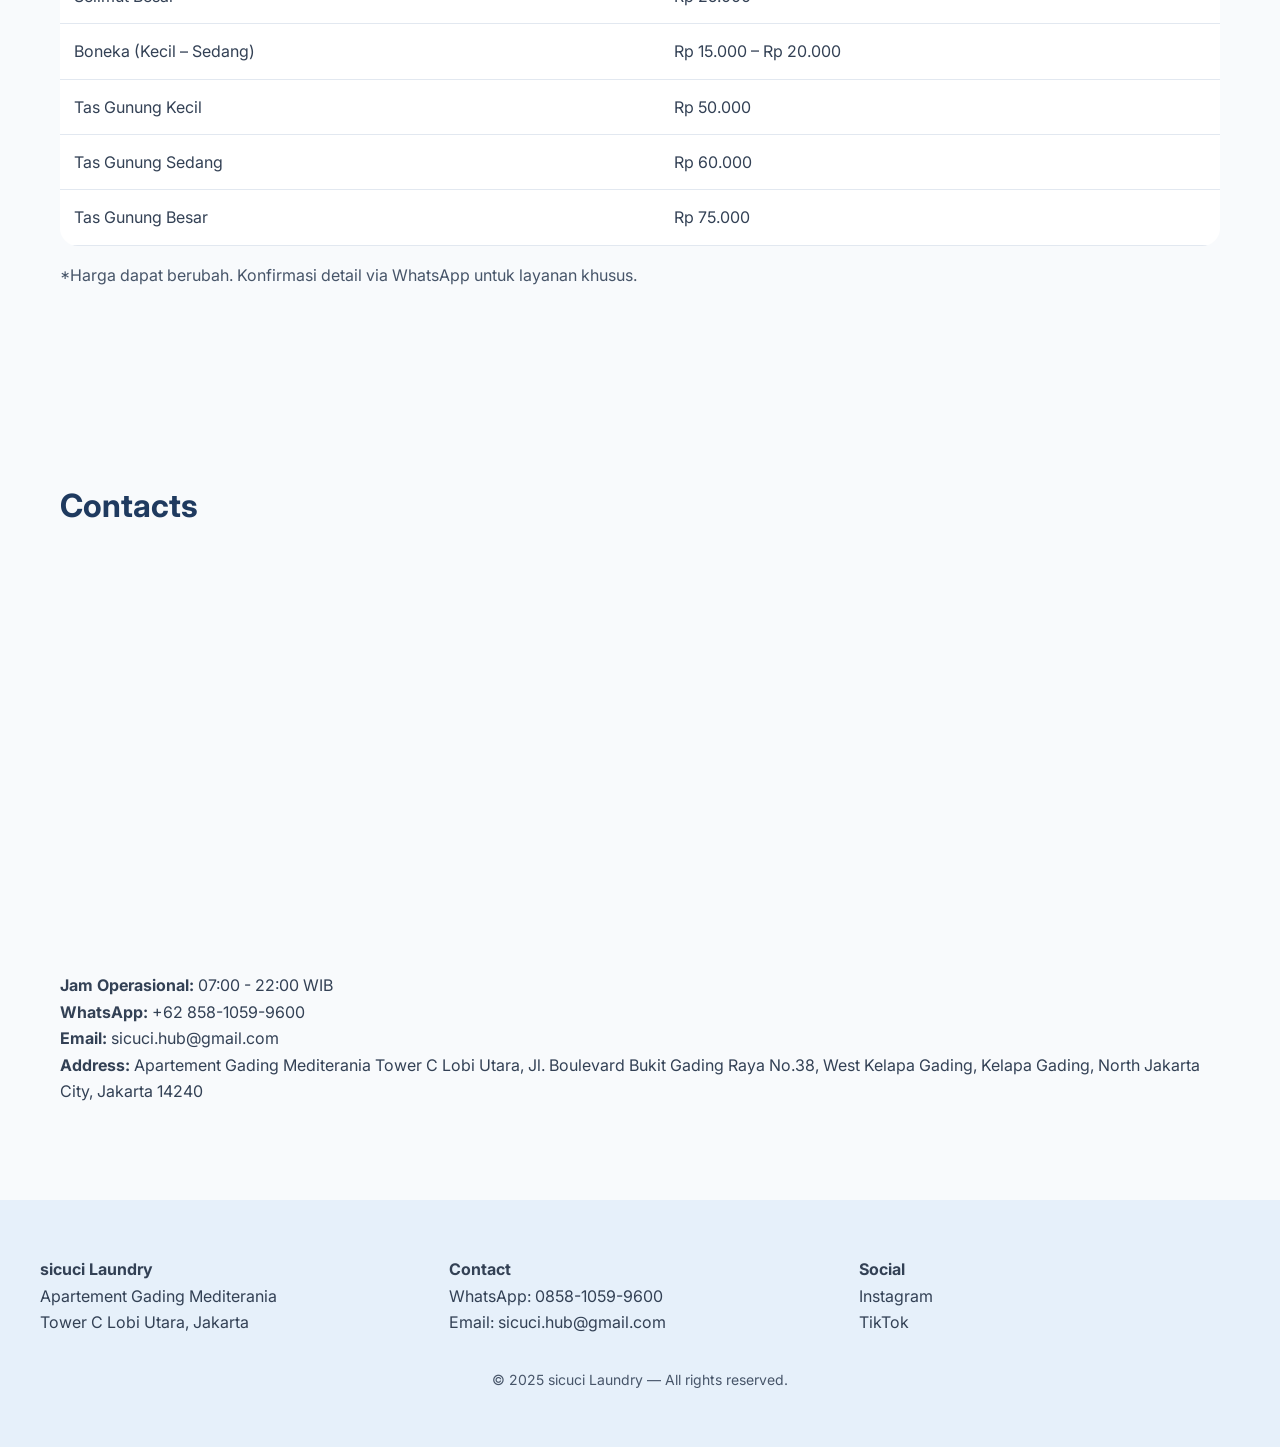
==== commit e38784fa: "Update aa.html pricelist update" ====
--- a/aa.html
+++ b/aa.html
@@ -373,9 +373,9 @@
   <h3>Self Service & Drop Off</h3>
   <table>
     <tr><th>Layanan</th><th>Harga</th><th>Load</th></tr>
-    <tr><td>Cuci Saja</td><td>Rp20.000 / Load</td><td>0-7 kg</td></tr>
-    <tr><td>Kering Saja</td><td>Rp20.000 / Load</td><td>0-7 kg</td></tr>
-    <tr><td>Cuci + Kering (Drop Off)</td><td>Rp45.000 / Load</td><td>0-7 kg</td></tr>
+    <tr><td>Cuci Saja</td><td>Rp20.000 / Load</td><td>0-8 kg</td></tr>
+    <tr><td>Kering Saja</td><td>Rp20.000 / Load</td><td>0-8 kg</td></tr>
+    <tr><td>Cuci + Kering (Drop Off)</td><td>Rp45.000 / Load</td><td>0-8 kg</td></tr>
   </table>
 
   <h3 style="margin-top:40px">Full Service & Express</h3>
@@ -389,12 +389,21 @@
   <h3 style="margin-top:40px">Satuan</h3>
   <table>
     <tr><th>Item</th><th>Harga</th></tr>
-    <tr><td>Bed Cover Kecil</td><td>Rp25.000</td></tr>
-    <tr><td>Bed Cover Sedang</td><td>Rp35.000</td></tr>
-    <tr><td>Bed Cover Besar</td><td>Rp45.000</td></tr>
-    <tr><td>Jaket / Hoodie</td><td>Rp25.000</td></tr>
-    <tr><td>Blazer / Jaket Kulit</td><td>Rp50.000</td></tr>
-    <tr><td>Boneka (Kecil – Sedang)</td><td>Rp15.000 – Rp20.000</td></tr>
+    <tr><td>Bed Cover Kecil</td><td>Rp 25.000</td></tr>
+    <tr><td>Bed Cover Sedang</td><td>Rp 35.000</td></tr>
+    <tr><td>Bed Cover Besar</td><td>Rp 45.000</td></tr>
+    <tr><td>Sprei Kecil - Sedang</td><td>Rp 15.000</td></tr>
+    <tr><td>Sprei Besar</td><td>Rp 25.000</td></tr>
+    <tr><td>Set Sprei Kecil - Sedang</td><td>Rp 20.000</td></tr>
+    <tr><td>Set Sprei Besar</td><td>RP 30.000</td></tr>
+    <tr><td>Jaket Tipis/ Hoodie</td><td>Rp 25.000</td></tr>
+    <tr><td>Jaket Kulit/ Blazer</td><td>Rp 50.000</td></tr>
+    <tr><td>Selimut Tipis - Sedang</td><td>Rp 15.000</td></tr>
+    <tr><td>Selimut Besar</td><td>Rp 25.000</td></tr>
+    <tr><td>Boneka (Kecil – Sedang)</td><td>Rp 15.000 – Rp 20.000</td></tr>
+    <tr><td>Tas Gunung Kecil</td><td>Rp 50.000</td></tr>
+    <tr><td>Tas Gunung Sedang</td><td>Rp 60.000</td></tr>
+    <tr><td>Tas Gunung Besar</td><td>Rp 75.000</td></tr>
   </table>
 
   <p style="margin-top:16px;color:var(--muted)">
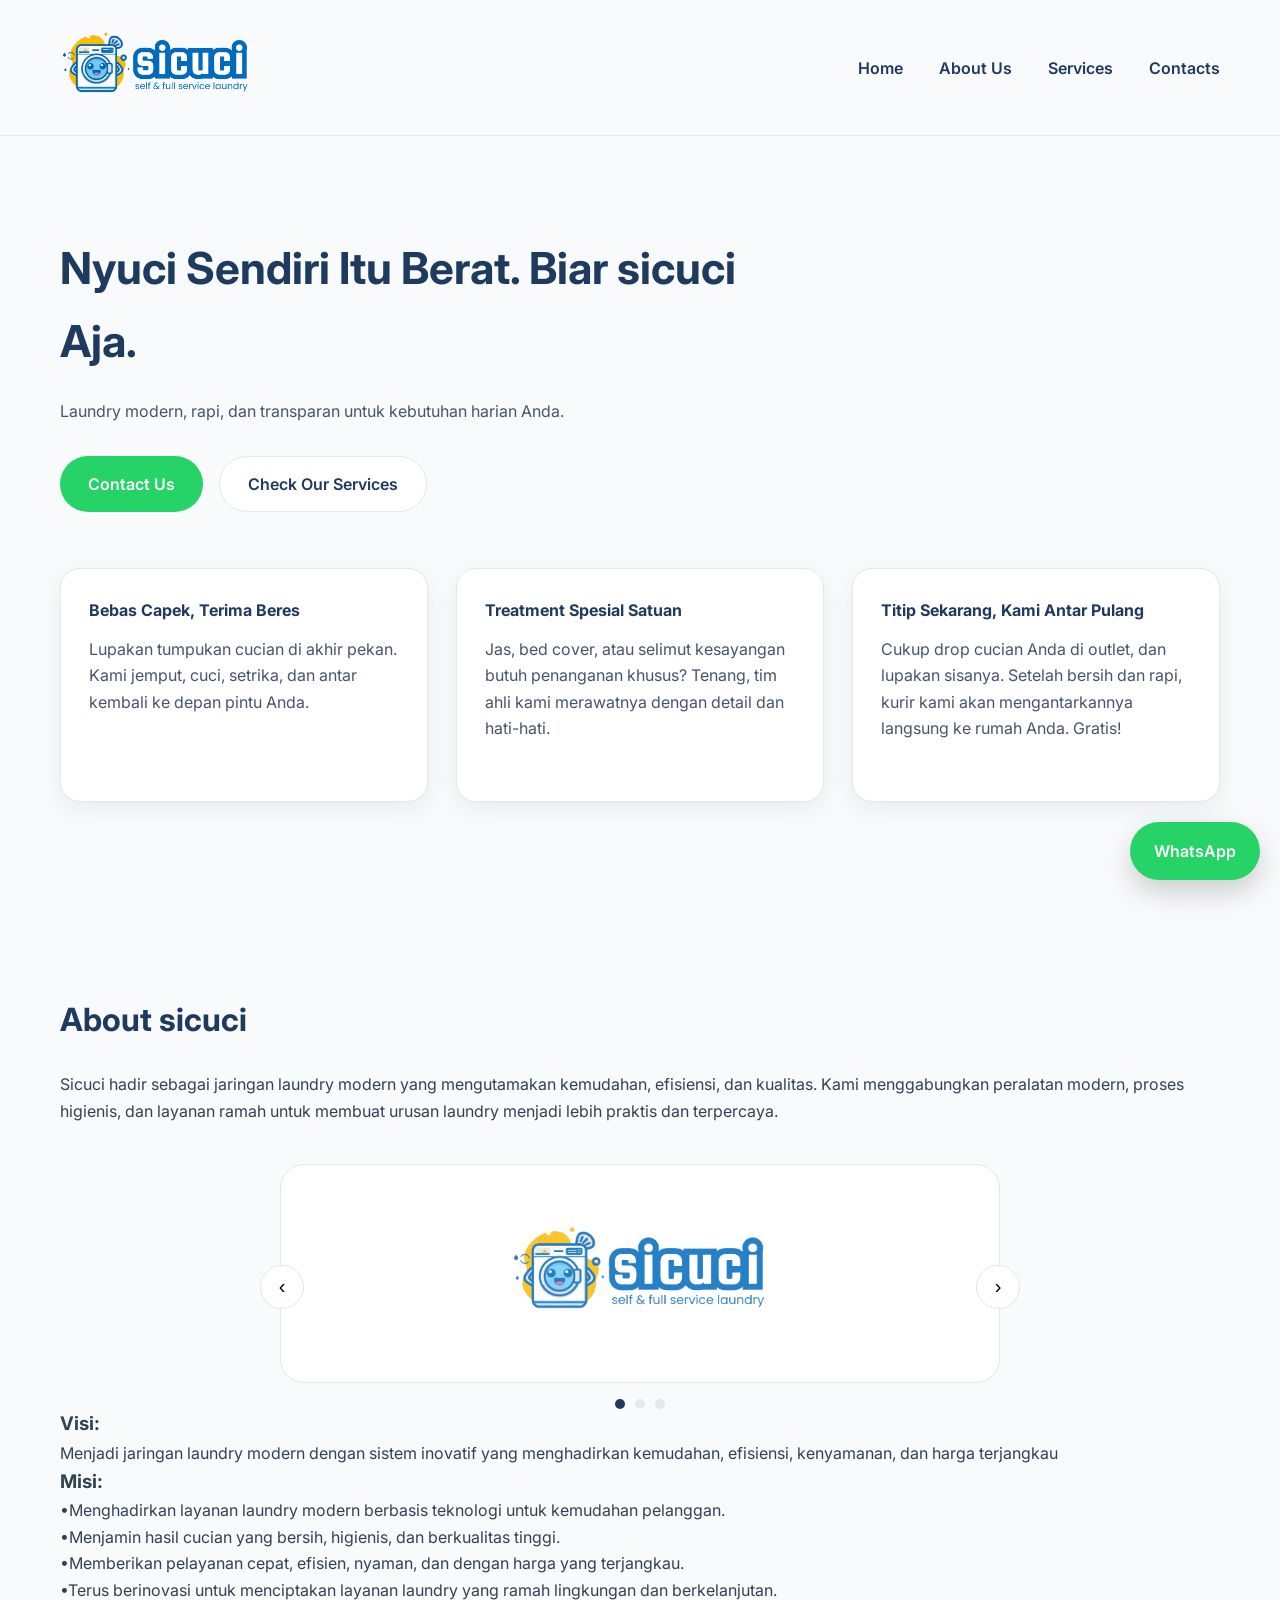
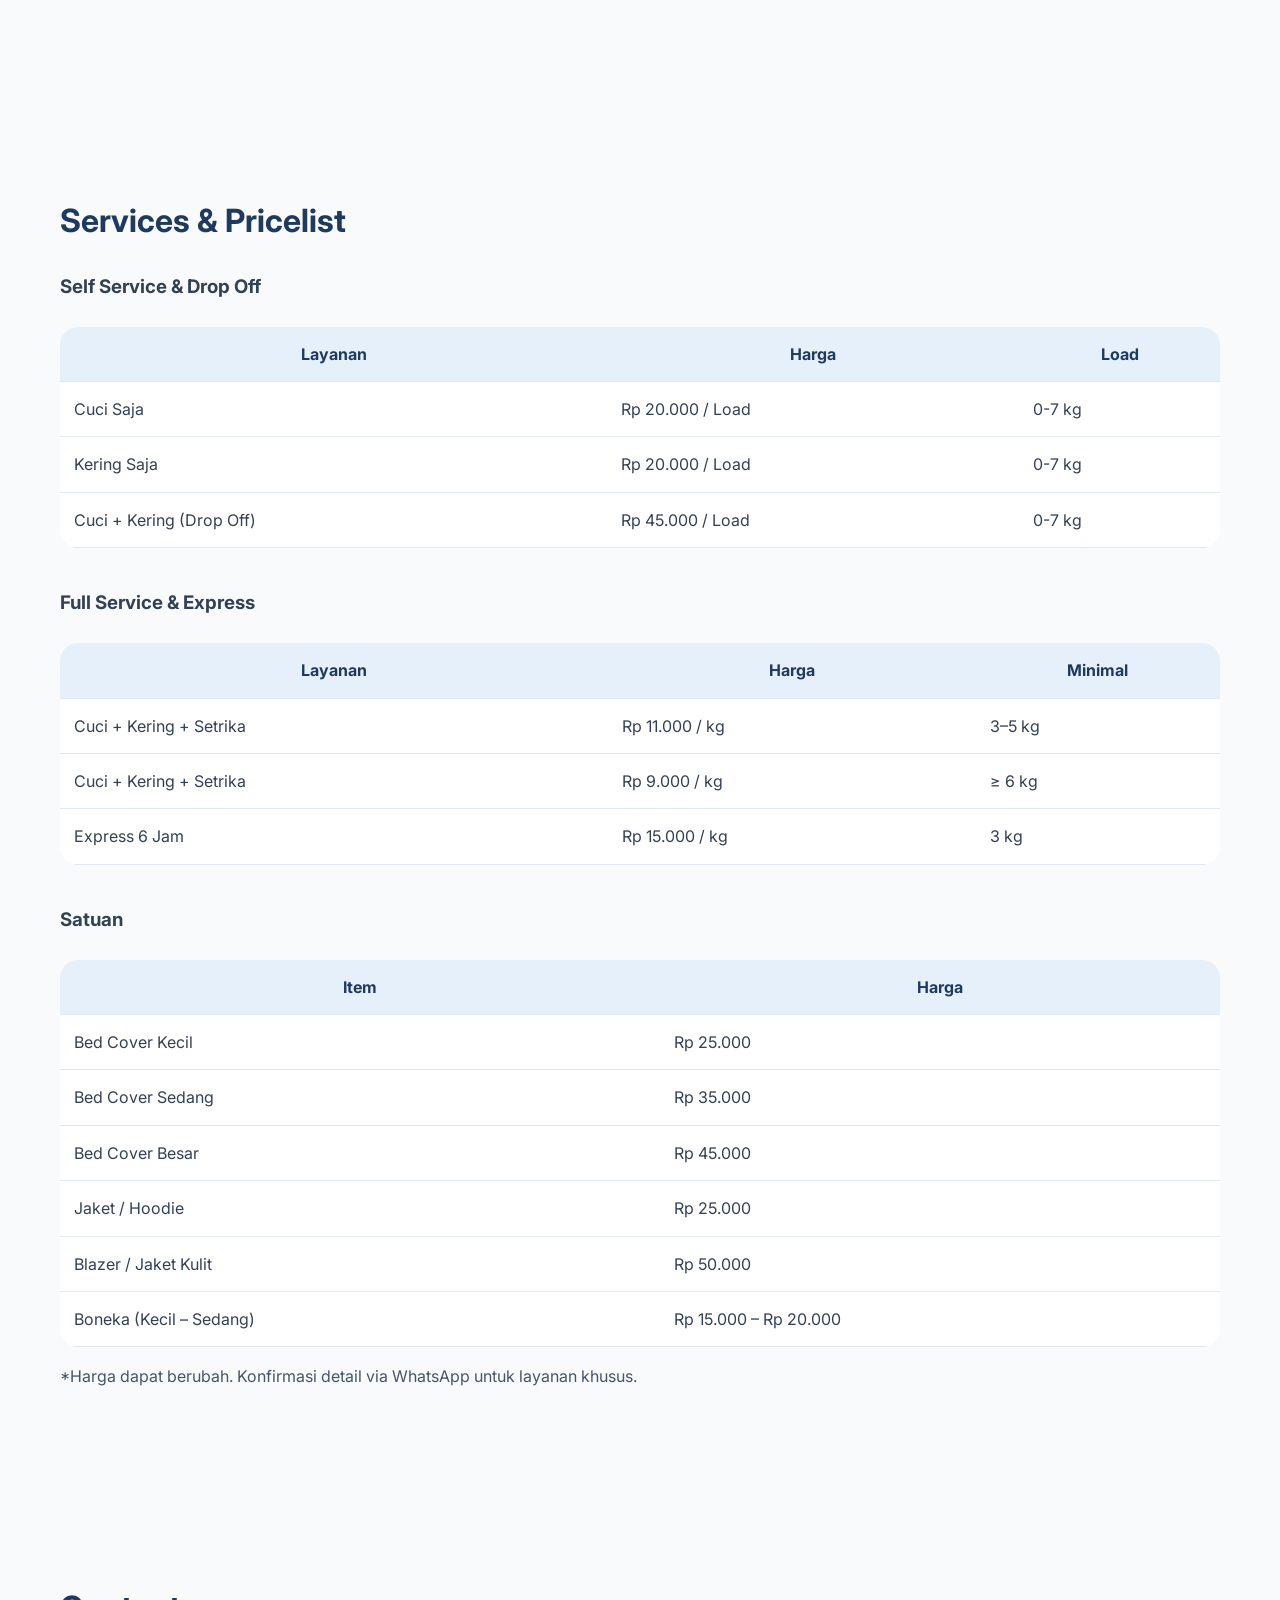
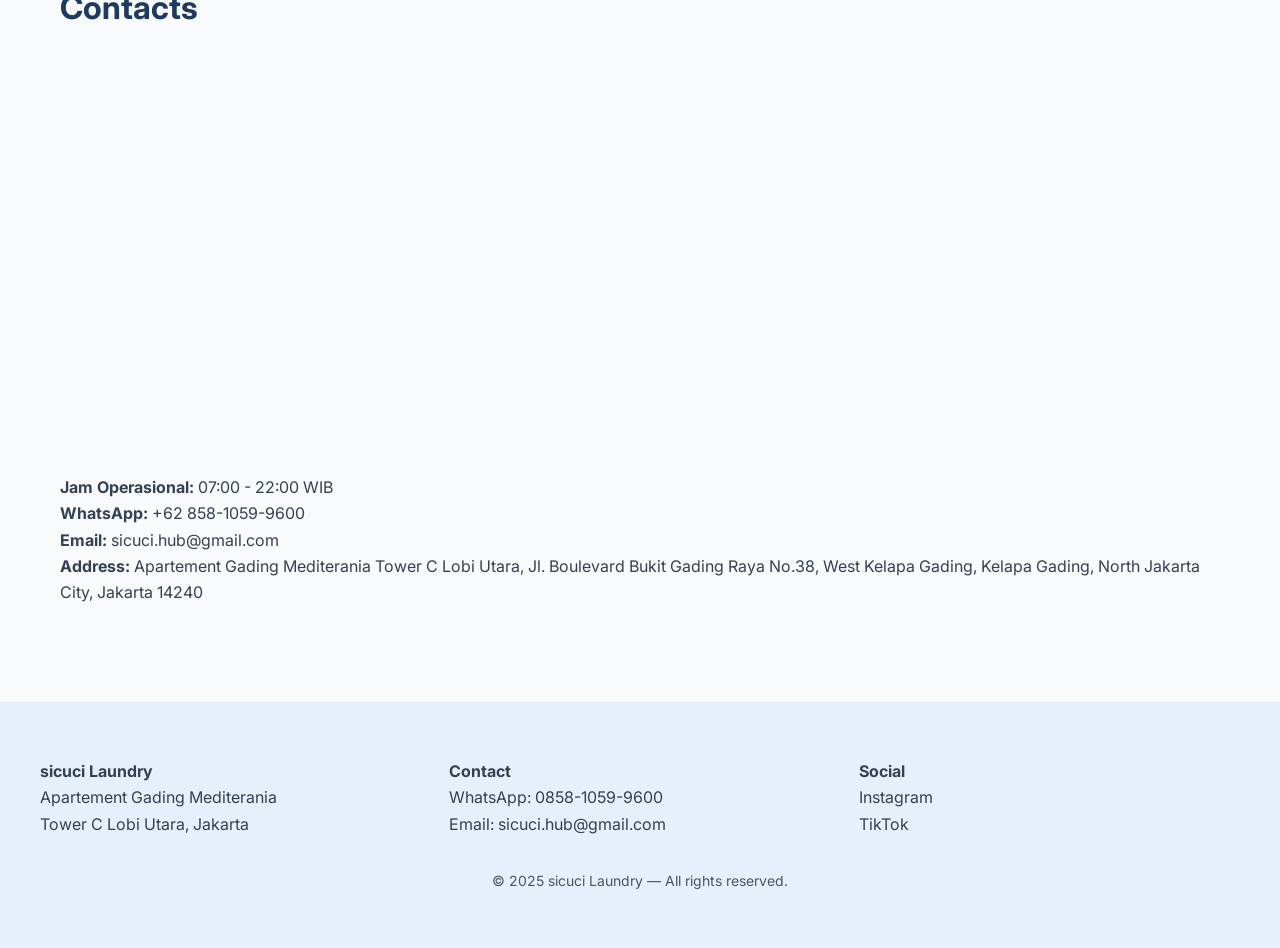
==== commit c8b3767b: "Update aa.html" ====
--- a/aa.html
+++ b/aa.html
@@ -373,17 +373,17 @@
   <h3>Self Service & Drop Off</h3>
   <table>
     <tr><th>Layanan</th><th>Harga</th><th>Load</th></tr>
-    <tr><td>Cuci Saja</td><td>Rp20.000 / Load</td><td>0-8 kg</td></tr>
-    <tr><td>Kering Saja</td><td>Rp20.000 / Load</td><td>0-8 kg</td></tr>
-    <tr><td>Cuci + Kering (Drop Off)</td><td>Rp45.000 / Load</td><td>0-8 kg</td></tr>
+    <tr><td>Cuci Saja</td><td>Rp 20.000 / Load</td><td>0-7 kg</td></tr>
+    <tr><td>Kering Saja</td><td>Rp 20.000 / Load</td><td>0-7 kg</td></tr>
+    <tr><td>Cuci + Kering (Drop Off)</td><td>Rp 45.000 / Load</td><td>0-7 kg</td></tr>
   </table>
 
   <h3 style="margin-top:40px">Full Service & Express</h3>
   <table>
     <tr><th>Layanan</th><th>Harga</th><th>Minimal</th></tr>
-    <tr><td>Cuci + Kering + Setrika</td><td>Rp11.000 / kg</td><td>3–5 kg</td></tr>
-    <tr><td>Cuci + Kering + Setrika</td><td>Rp9.000 / kg</td><td>≥ 6 kg</td></tr>
-    <tr><td>Express 6 Jam</td><td>Rp15.000 / kg</td><td>3 kg</td></tr>
+    <tr><td>Cuci + Kering + Setrika</td><td>Rp 11.000 / kg</td><td>3–5 kg</td></tr>
+    <tr><td>Cuci + Kering + Setrika</td><td>Rp 9.000 / kg</td><td>≥ 6 kg</td></tr>
+    <tr><td>Express 6 Jam</td><td>Rp 15.000 / kg</td><td>3 kg</td></tr>
   </table>
 
   <h3 style="margin-top:40px">Satuan</h3>
@@ -392,18 +392,9 @@
     <tr><td>Bed Cover Kecil</td><td>Rp 25.000</td></tr>
     <tr><td>Bed Cover Sedang</td><td>Rp 35.000</td></tr>
     <tr><td>Bed Cover Besar</td><td>Rp 45.000</td></tr>
-    <tr><td>Sprei Kecil - Sedang</td><td>Rp 15.000</td></tr>
-    <tr><td>Sprei Besar</td><td>Rp 25.000</td></tr>
-    <tr><td>Set Sprei Kecil - Sedang</td><td>Rp 20.000</td></tr>
-    <tr><td>Set Sprei Besar</td><td>RP 30.000</td></tr>
-    <tr><td>Jaket Tipis/ Hoodie</td><td>Rp 25.000</td></tr>
-    <tr><td>Jaket Kulit/ Blazer</td><td>Rp 50.000</td></tr>
-    <tr><td>Selimut Tipis - Sedang</td><td>Rp 15.000</td></tr>
-    <tr><td>Selimut Besar</td><td>Rp 25.000</td></tr>
+    <tr><td>Jaket / Hoodie</td><td>Rp 25.000</td></tr>
+    <tr><td>Blazer / Jaket Kulit</td><td>Rp 50.000</td></tr>
     <tr><td>Boneka (Kecil – Sedang)</td><td>Rp 15.000 – Rp 20.000</td></tr>
-    <tr><td>Tas Gunung Kecil</td><td>Rp 50.000</td></tr>
-    <tr><td>Tas Gunung Sedang</td><td>Rp 60.000</td></tr>
-    <tr><td>Tas Gunung Besar</td><td>Rp 75.000</td></tr>
   </table>
 
   <p style="margin-top:16px;color:var(--muted)">
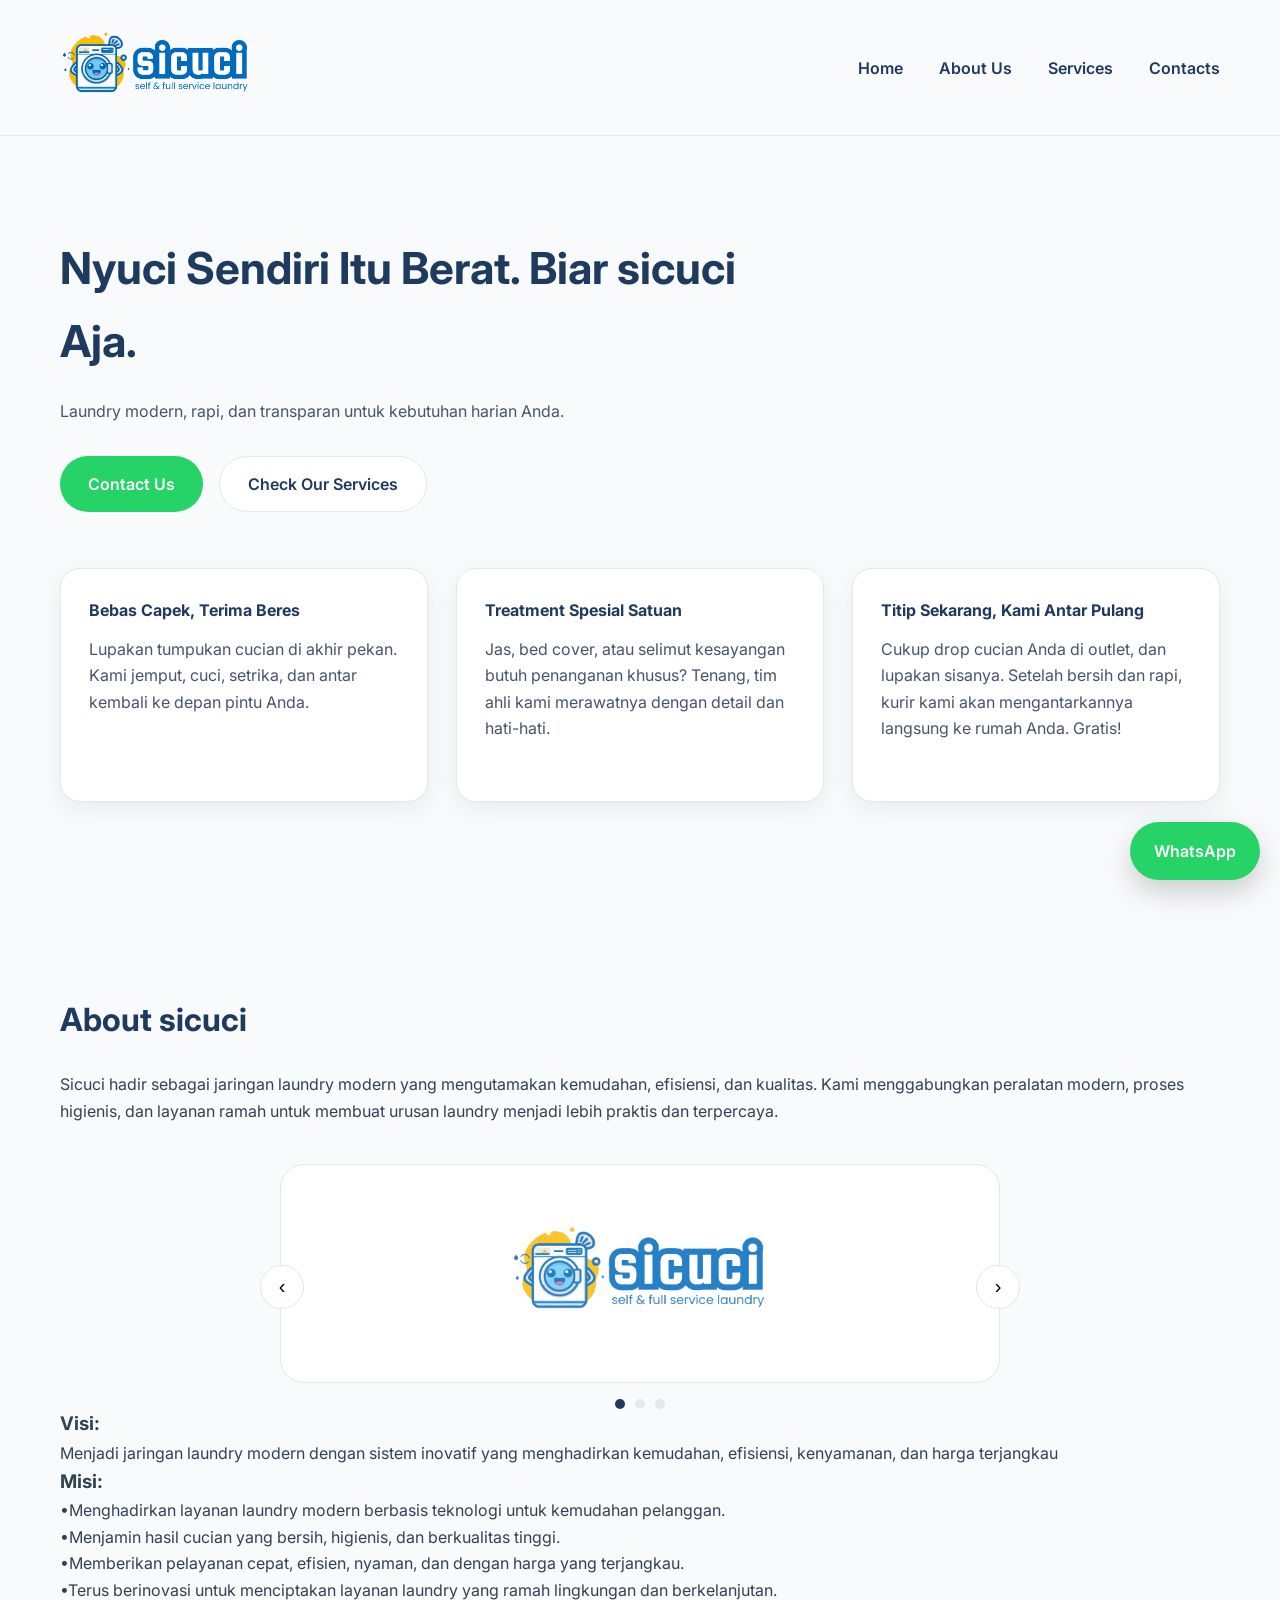
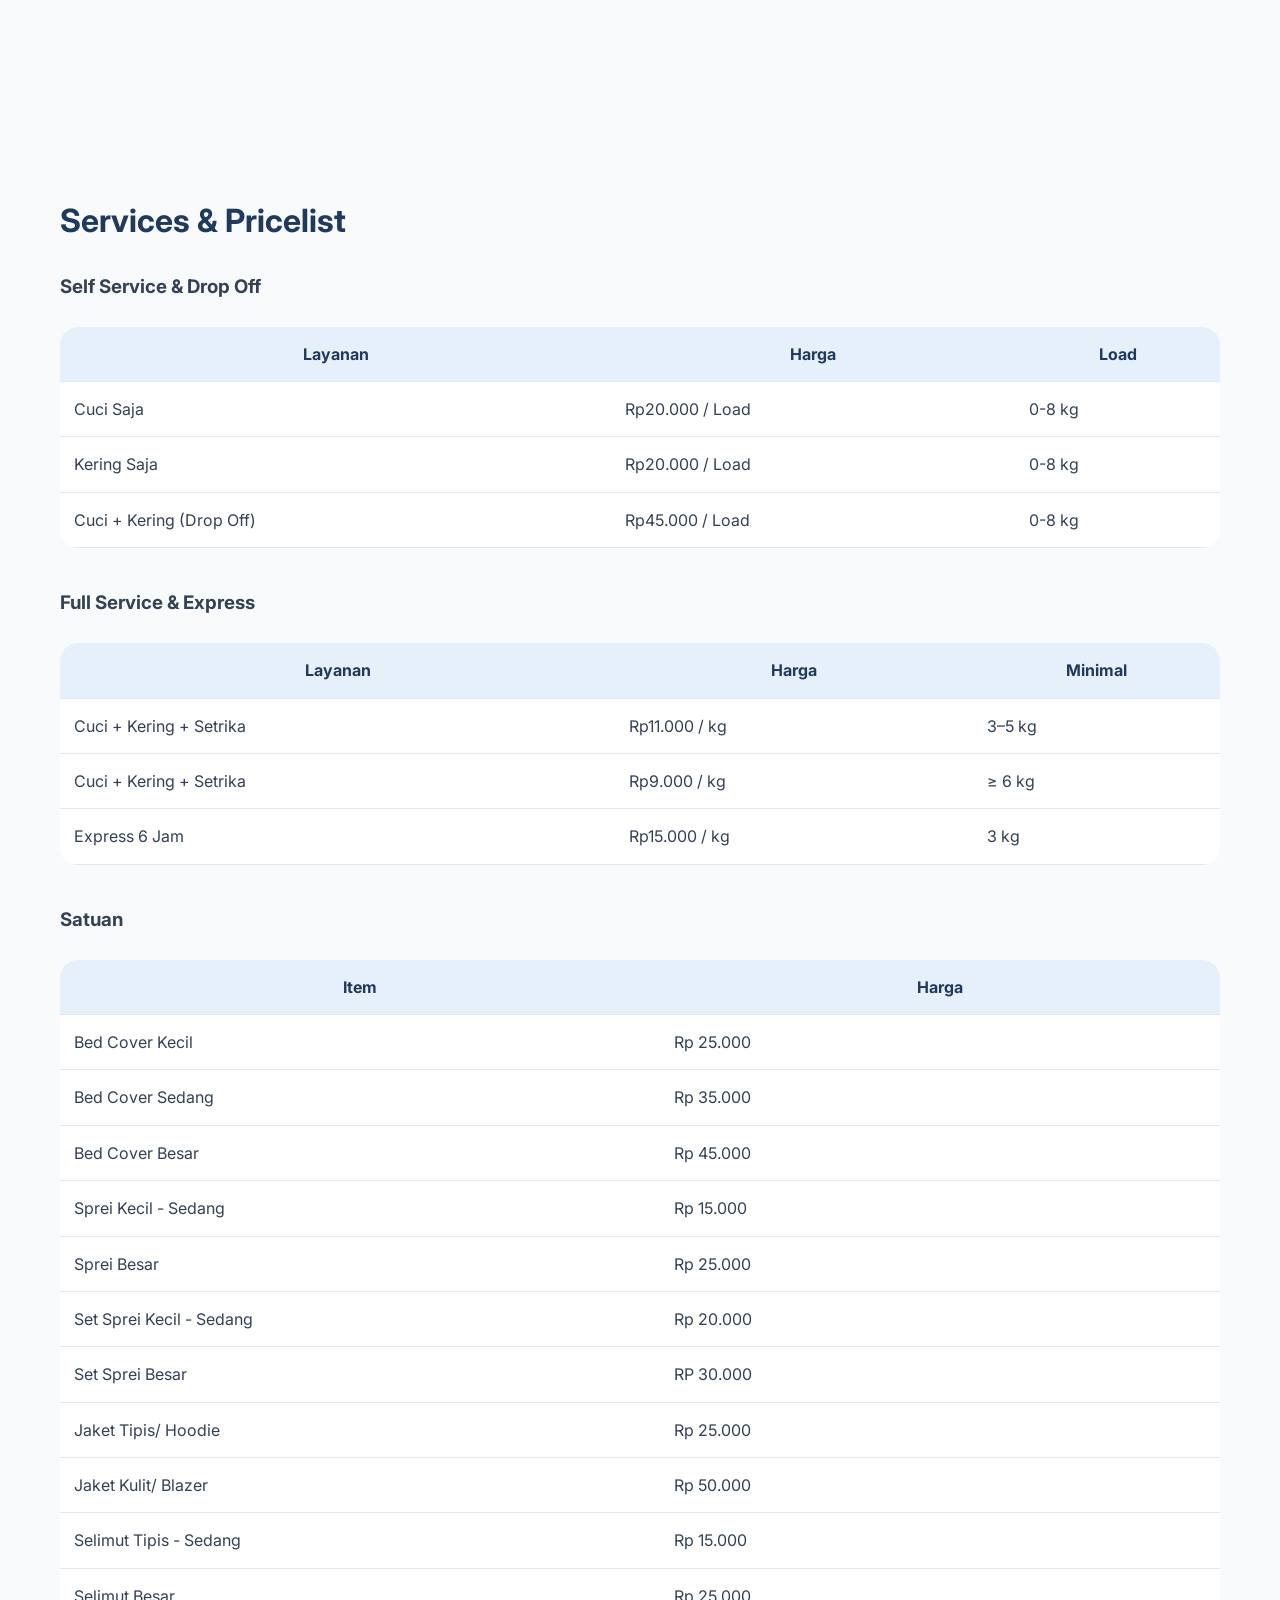
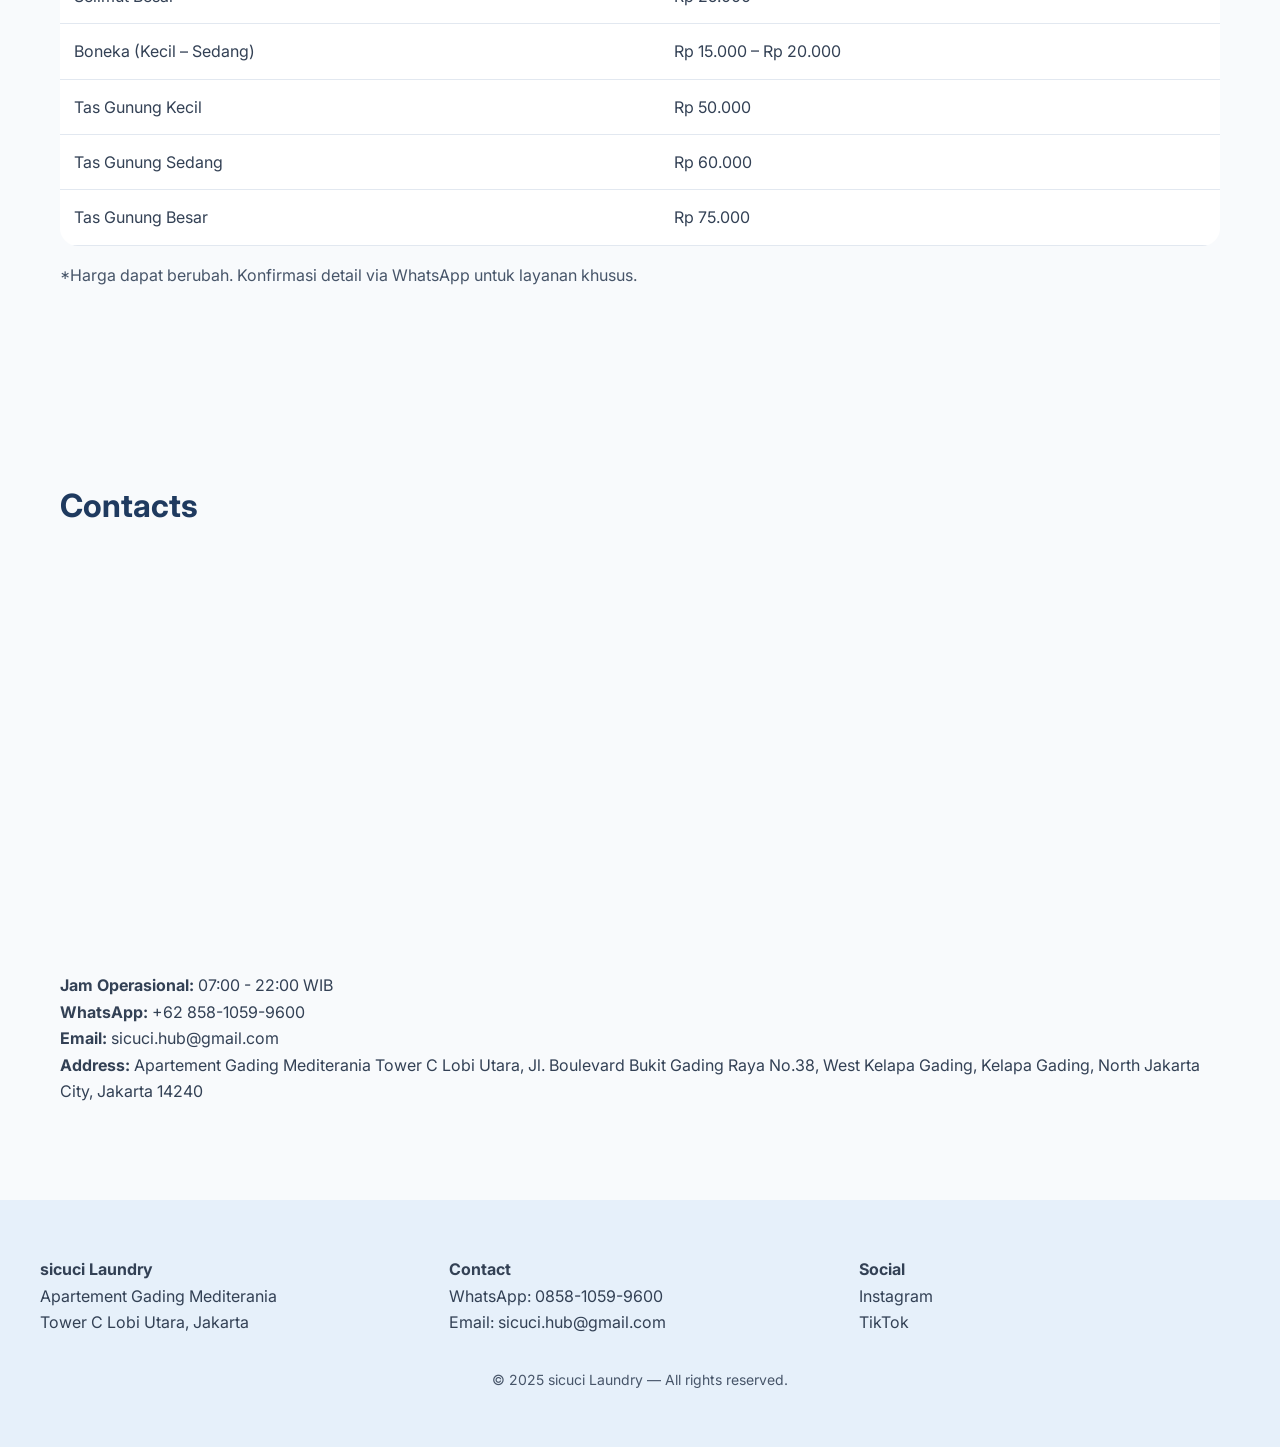
==== commit 7f16a051: "Update aa.html" ====
--- a/aa.html
+++ b/aa.html
@@ -373,17 +373,17 @@
   <h3>Self Service & Drop Off</h3>
   <table>
     <tr><th>Layanan</th><th>Harga</th><th>Load</th></tr>
-    <tr><td>Cuci Saja</td><td>Rp 20.000 / Load</td><td>0-7 kg</td></tr>
-    <tr><td>Kering Saja</td><td>Rp 20.000 / Load</td><td>0-7 kg</td></tr>
-    <tr><td>Cuci + Kering (Drop Off)</td><td>Rp 45.000 / Load</td><td>0-7 kg</td></tr>
+    <tr><td>Cuci Saja</td><td>Rp20.000 / Load</td><td>0-8 kg</td></tr>
+    <tr><td>Kering Saja</td><td>Rp20.000 / Load</td><td>0-8 kg</td></tr>
+    <tr><td>Cuci + Kering (Drop Off)</td><td>Rp45.000 / Load</td><td>0-8 kg</td></tr>
   </table>
 
   <h3 style="margin-top:40px">Full Service & Express</h3>
   <table>
     <tr><th>Layanan</th><th>Harga</th><th>Minimal</th></tr>
-    <tr><td>Cuci + Kering + Setrika</td><td>Rp 11.000 / kg</td><td>3–5 kg</td></tr>
-    <tr><td>Cuci + Kering + Setrika</td><td>Rp 9.000 / kg</td><td>≥ 6 kg</td></tr>
-    <tr><td>Express 6 Jam</td><td>Rp 15.000 / kg</td><td>3 kg</td></tr>
+    <tr><td>Cuci + Kering + Setrika</td><td>Rp11.000 / kg</td><td>3–5 kg</td></tr>
+    <tr><td>Cuci + Kering + Setrika</td><td>Rp9.000 / kg</td><td>≥ 6 kg</td></tr>
+    <tr><td>Express 6 Jam</td><td>Rp15.000 / kg</td><td>3 kg</td></tr>
   </table>
 
   <h3 style="margin-top:40px">Satuan</h3>
@@ -392,9 +392,18 @@
     <tr><td>Bed Cover Kecil</td><td>Rp 25.000</td></tr>
     <tr><td>Bed Cover Sedang</td><td>Rp 35.000</td></tr>
     <tr><td>Bed Cover Besar</td><td>Rp 45.000</td></tr>
-    <tr><td>Jaket / Hoodie</td><td>Rp 25.000</td></tr>
-    <tr><td>Blazer / Jaket Kulit</td><td>Rp 50.000</td></tr>
+    <tr><td>Sprei Kecil - Sedang</td><td>Rp 15.000</td></tr>
+    <tr><td>Sprei Besar</td><td>Rp 25.000</td></tr>
+    <tr><td>Set Sprei Kecil - Sedang</td><td>Rp 20.000</td></tr>
+    <tr><td>Set Sprei Besar</td><td>RP 30.000</td></tr>
+    <tr><td>Jaket Tipis/ Hoodie</td><td>Rp 25.000</td></tr>
+    <tr><td>Jaket Kulit/ Blazer</td><td>Rp 50.000</td></tr>
+    <tr><td>Selimut Tipis - Sedang</td><td>Rp 15.000</td></tr>
+    <tr><td>Selimut Besar</td><td>Rp 25.000</td></tr>
     <tr><td>Boneka (Kecil – Sedang)</td><td>Rp 15.000 – Rp 20.000</td></tr>
+    <tr><td>Tas Gunung Kecil</td><td>Rp 50.000</td></tr>
+    <tr><td>Tas Gunung Sedang</td><td>Rp 60.000</td></tr>
+    <tr><td>Tas Gunung Besar</td><td>Rp 75.000</td></tr>
   </table>
 
   <p style="margin-top:16px;color:var(--muted)">
